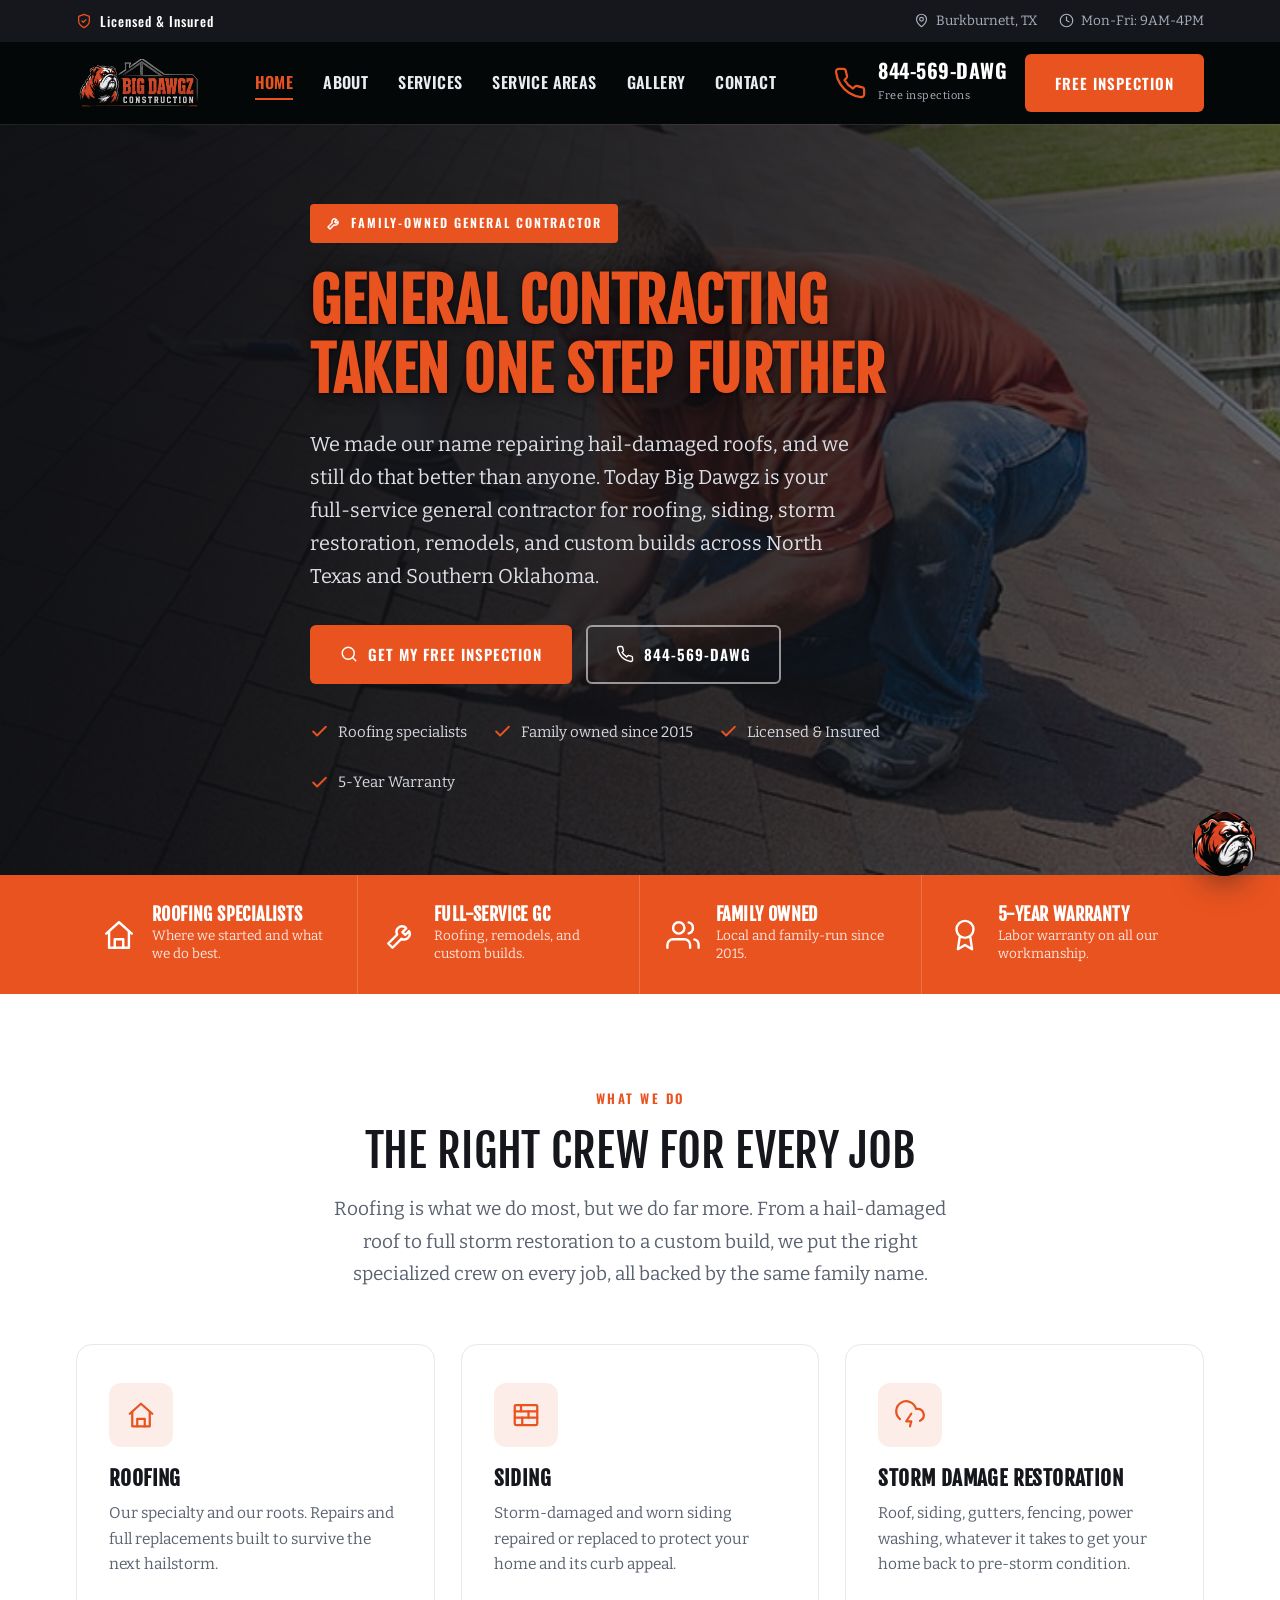
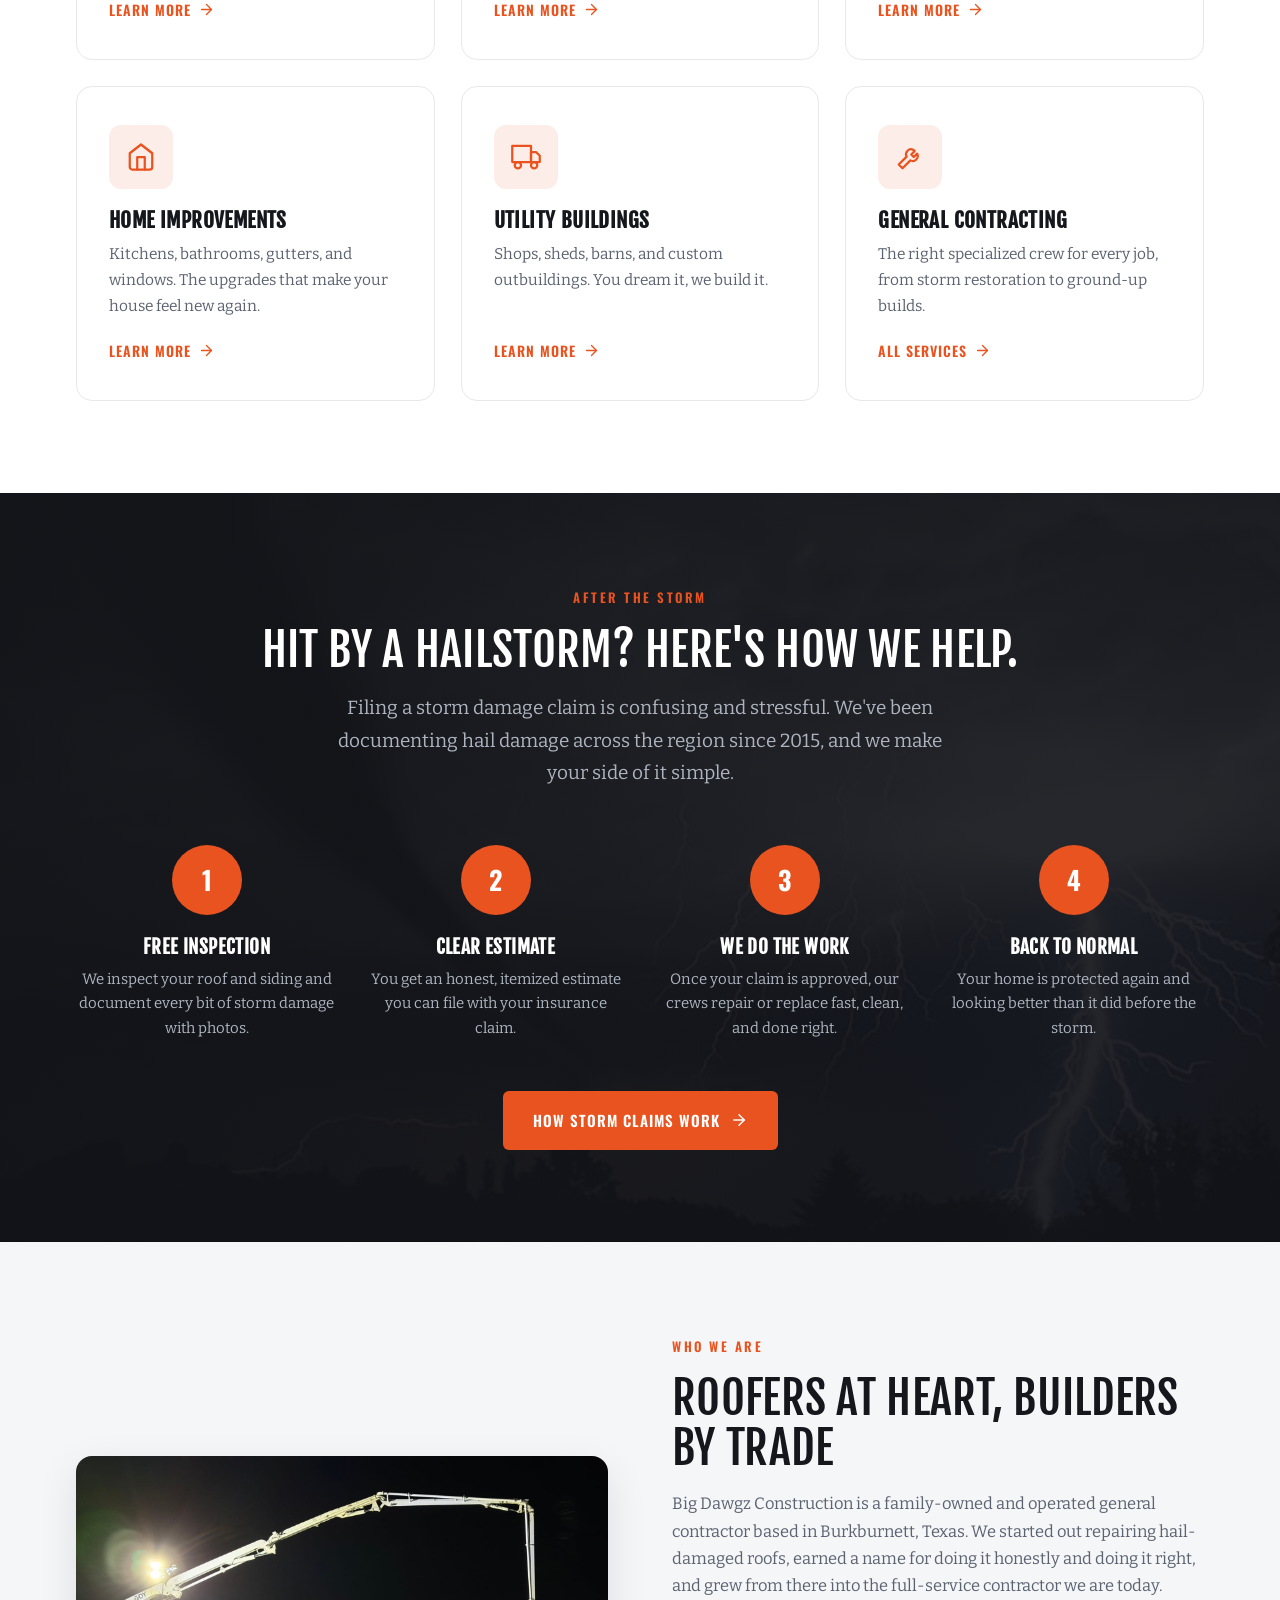
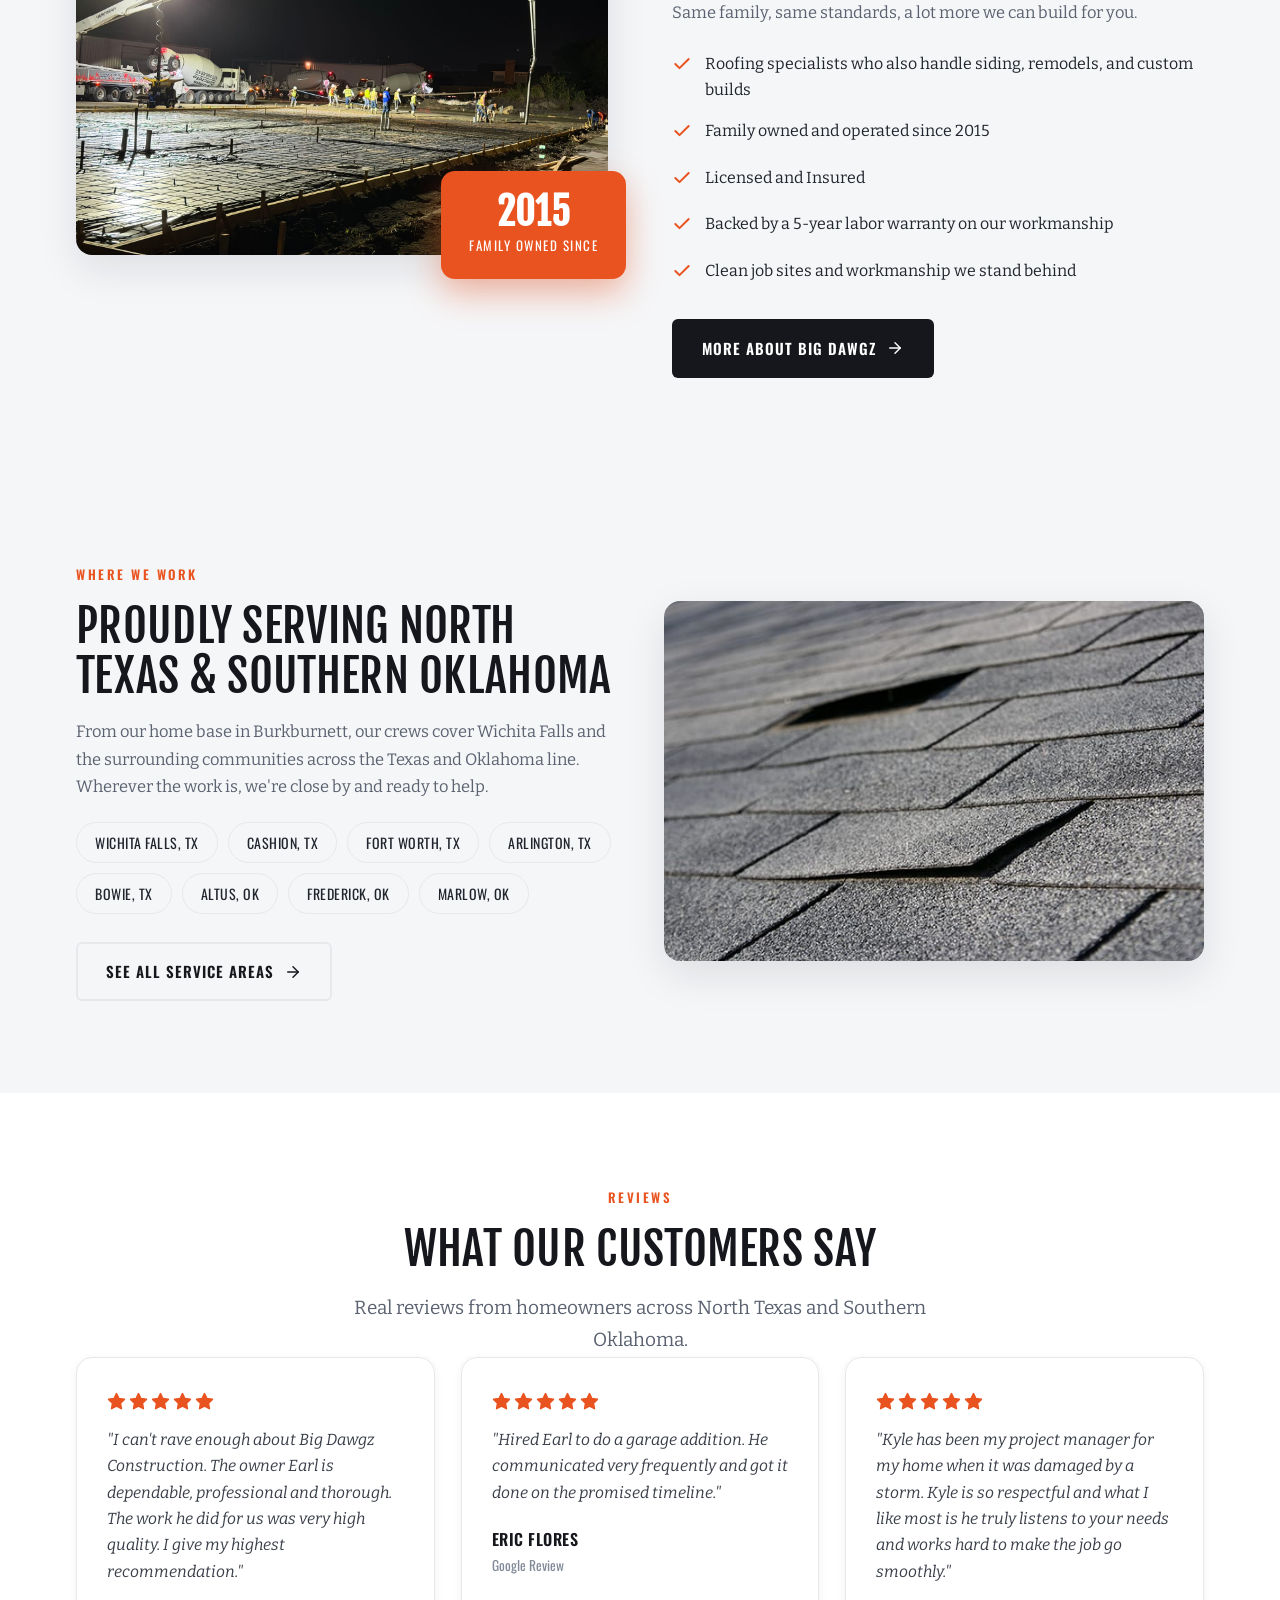
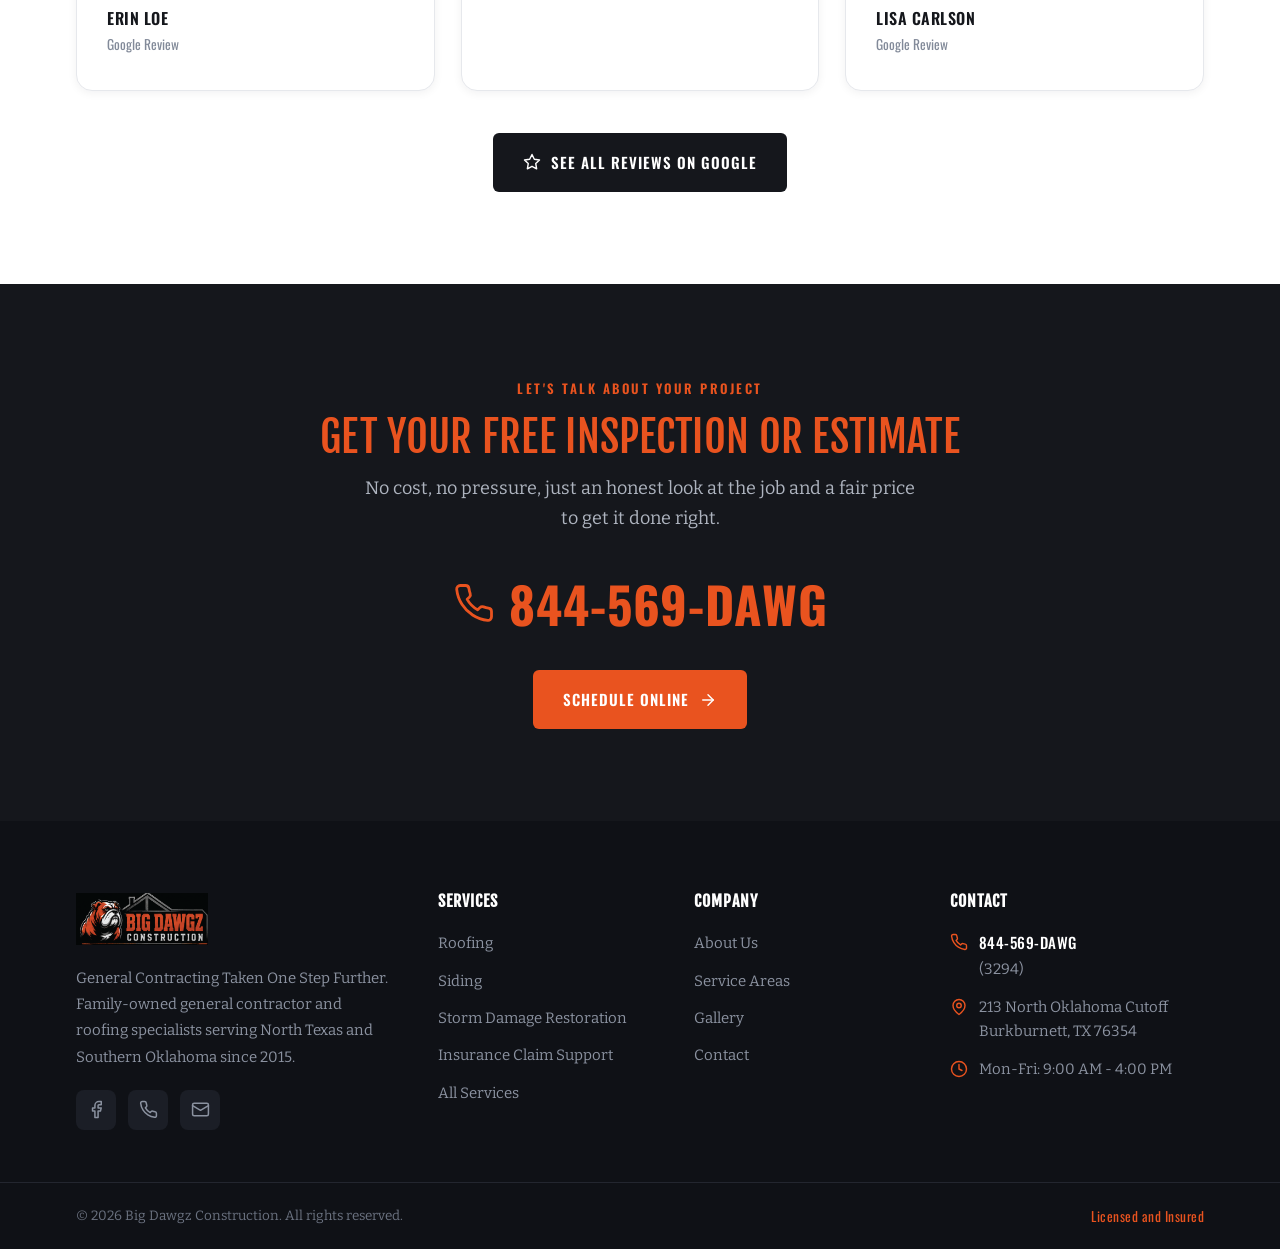
==== index.html @ 22cd0444 "Add 5-year warranty as visible trust points on homepage" ====
<!DOCTYPE html>
<html lang="en">
<head>
<meta charset="UTF-8">
<meta name="viewport" content="width=device-width, initial-scale=1.0">
<title>General Contractor &amp; Roofing Specialists | Big Dawgz Construction | North TX &amp; S. OK</title>
<meta name="description" content="Big Dawgz Construction is a family-owned general contractor and roofing specialist serving North Texas and Southern Oklahoma since 2015. Roofing, siding, storm restoration, remodels, and custom builds. Free inspections. Call 844-569-DAWG.">
<meta property="og:title" content="Big Dawgz Construction | General Contractor &amp; Roofing Specialists">
<meta property="og:description" content="Family-owned general contractor and roofing specialists serving North Texas and Southern Oklahoma since 2015.">
<meta property="og:type" content="website">
<link rel="canonical" href="https://www.bigdawgzconstruction.com/">
<link rel="preconnect" href="https://fonts.googleapis.com">
<link rel="preconnect" href="https://fonts.gstatic.com" crossorigin>
<link href="https://fonts.googleapis.com/css2?family=Fjalla+One&family=Oswald:wght@400;500;600;700&family=Bitter:ital,wght@0,400;0,500;0,600;0,700;1,400&display=swap" rel="stylesheet">
<link rel="stylesheet" href="styles.css?v=2">
<link rel="icon" type="image/png" href="assets/bulldog-avatar.png">
<script type="application/ld+json">
{
  "@context":"https://schema.org","@type":"GeneralContractor",
  "name":"Big Dawgz Construction",
  "image":"https://www.bigdawgzconstruction.com/assets/logo.png",
  "url":"https://www.bigdawgzconstruction.com","telephone":"+1-844-569-3294",
  "priceRange":"$$","slogan":"General Contracting Taken One Step Further!","foundingDate":"2015",
  "address":{"@type":"PostalAddress","streetAddress":"213 North Oklahoma Cutoff","addressLocality":"Burkburnett","addressRegion":"TX","postalCode":"76354","addressCountry":"US"},
  "areaServed":["North Texas","Southern Oklahoma"],
  "description":"Family-owned general contractor and roofing specialist serving North Texas and Southern Oklahoma since 2015."
}
</script>
</head>
<body>

<!-- ===== ICON SPRITE (shared across all pages) ===== -->
<svg width="0" height="0" style="position:absolute" aria-hidden="true">
  <symbol id="i-phone" viewBox="0 0 24 24"><path d="M22 16.92v3a2 2 0 0 1-2.18 2 19.79 19.79 0 0 1-8.63-3.07 19.5 19.5 0 0 1-6-6 19.79 19.79 0 0 1-3.07-8.67A2 2 0 0 1 4.11 2h3a2 2 0 0 1 2 1.72c.13.96.36 1.9.7 2.81a2 2 0 0 1-.45 2.11L8.09 9.91a16 16 0 0 0 6 6l1.27-1.27a2 2 0 0 1 2.11-.45c.9.34 1.85.57 2.81.7A2 2 0 0 1 22 16.92z"/></symbol>
  <symbol id="i-shield" viewBox="0 0 24 24"><path d="M12 22s8-4 8-10V5l-8-3-8 3v7c0 6 8 10 8 10z"/><path d="m9 12 2 2 4-4"/></symbol>
  <symbol id="i-clock" viewBox="0 0 24 24"><circle cx="12" cy="12" r="10"/><path d="M12 6v6l4 2"/></symbol>
  <symbol id="i-check" viewBox="0 0 24 24"><path d="M20 6 9 17l-5-5"/></symbol>
  <symbol id="i-arrow" viewBox="0 0 24 24"><path d="M5 12h14"/><path d="m12 5 7 7-7 7"/></symbol>
  <symbol id="i-pin" viewBox="0 0 24 24"><path d="M20 10c0 6-8 12-8 12s-8-6-8-12a8 8 0 0 1 16 0z"/><circle cx="12" cy="10" r="3"/></symbol>
  <symbol id="i-star" viewBox="0 0 24 24"><path d="M12 2l3.09 6.26L22 9.27l-5 4.87 1.18 6.88L12 17.77l-6.18 3.25L7 14.14 2 9.27l6.91-1.01L12 2z"/></symbol>
  <symbol id="i-plus" viewBox="0 0 24 24"><path d="M12 5v14"/><path d="M5 12h14"/></symbol>
  <symbol id="i-roof" viewBox="0 0 24 24"><path d="m3 11 9-8 9 8"/><path d="M5 9.5V21h14V9.5"/><path d="M9 21v-6h6v6"/></symbol>
  <symbol id="i-siding" viewBox="0 0 24 24"><rect x="3" y="4" width="18" height="16" rx="1"/><path d="M3 9h18"/><path d="M3 14h18"/><path d="M8 4v5"/><path d="M14 9v5"/><path d="M9 14v6"/></symbol>
  <symbol id="i-storm" viewBox="0 0 24 24"><path d="M20 16.58A5 5 0 0 0 18 7h-1.26A8 8 0 1 0 4 15.25"/><path d="m13 11-4 6h4l-1 4"/></symbol>
  <symbol id="i-claim" viewBox="0 0 24 24"><path d="M14 2H6a2 2 0 0 0-2 2v16a2 2 0 0 0 2 2h12a2 2 0 0 0 2-2V8z"/><path d="M14 2v6h6"/><path d="m9 15 2 2 4-4"/></symbol>
  <symbol id="i-search" viewBox="0 0 24 24"><circle cx="11" cy="11" r="8"/><path d="m21 21-4.3-4.3"/></symbol>
  <symbol id="i-tool" viewBox="0 0 24 24"><path d="M14.7 6.3a4 4 0 0 0-5.4 5.4L3 18l3 3 6.3-6.3a4 4 0 0 0 5.4-5.4l-2.7 2.7-2-2 2.7-2.7z"/></symbol>
  <symbol id="i-award" viewBox="0 0 24 24"><circle cx="12" cy="8" r="6"/><path d="M8.21 13.89 7 22l5-3 5 3-1.21-8.11"/></symbol>
  <symbol id="i-users" viewBox="0 0 24 24"><path d="M17 21v-2a4 4 0 0 0-4-4H5a4 4 0 0 0-4 4v2"/><circle cx="9" cy="7" r="4"/><path d="M23 21v-2a4 4 0 0 0-3-3.87"/><path d="M16 3.13a4 4 0 0 1 0 7.75"/></symbol>
  <symbol id="i-truck" viewBox="0 0 24 24"><path d="M1 3h15v13H1z"/><path d="M16 8h4l3 3v5h-7V8z"/><circle cx="5.5" cy="18.5" r="2.5"/><circle cx="18.5" cy="18.5" r="2.5"/></symbol>
  <symbol id="i-mail" viewBox="0 0 24 24"><rect x="2" y="4" width="20" height="16" rx="2"/><path d="m22 7-10 6L2 7"/></symbol>
  <symbol id="i-fb" viewBox="0 0 24 24"><path d="M18 2h-3a5 5 0 0 0-5 5v3H7v4h3v8h4v-8h3l1-4h-4V7a1 1 0 0 1 1-1h3z"/></symbol>
  <symbol id="i-dollar" viewBox="0 0 24 24"><path d="M12 1v22"/><path d="M17 5H9.5a3.5 3.5 0 0 0 0 7h5a3.5 3.5 0 0 1 0 7H6"/></symbol>
  <symbol id="i-thumb" viewBox="0 0 24 24"><path d="M7 10v12"/><path d="M15 5.88 14 10h5.83a2 2 0 0 1 1.92 2.56l-2.33 8A2 2 0 0 1 17.5 22H4a2 2 0 0 1-2-2v-8a2 2 0 0 1 2-2h2.76a2 2 0 0 0 1.79-1.11L12 2a3.13 3.13 0 0 1 3 3.88z"/></symbol>
  <symbol id="i-home" viewBox="0 0 24 24"><path d="m3 9 9-7 9 7v11a2 2 0 0 1-2 2H5a2 2 0 0 1-2-2z"/><path d="M9 22V12h6v10"/></symbol>
</svg>

<!-- ===== UTILITY BAR ===== -->
<div class="utility">
  <div class="wrap">
    <span class="u-left"><svg class="ic"><use href="#i-shield"/></svg> Licensed &amp; Insured</span>
    <div class="u-right">
      <span><svg class="ic"><use href="#i-pin"/></svg> Burkburnett, TX</span>
      <span><svg class="ic"><use href="#i-clock"/></svg> Mon-Fri: 9AM-4PM</span>
    </div>
  </div>
</div>

<!-- ===== HEADER ===== -->
<header class="site-header">
  <div class="wrap">
    <a href="index.html" class="brand"><img src="assets/logo.png?v=2" alt="Big Dawgz Construction"></a>
    <nav class="main-nav" id="mainNav">
      <ul>
        <li><a href="index.html" class="active">Home</a></li>
        <li><a href="about.html">About</a></li>
        <li><a href="services.html">Services</a></li>
        <li><a href="service-areas.html">Service Areas</a></li>
        <li><a href="gallery.html">Gallery</a></li>
        <li><a href="contact.html">Contact</a></li>
      </ul>
    </nav>
    <div class="header-cta">
      <a href="tel:8445693294" class="header-phone">
        <svg class="ic"><use href="#i-phone"/></svg>
        <span><b>844-569-DAWG</b><small>Free inspections</small></span>
      </a>
      <a href="contact.html" class="btn btn-primary">Free Inspection</a>
      <button class="menu-toggle" id="menuToggle" aria-label="Menu"><span></span><span></span><span></span></button>
    </div>
  </div>
</header>

<!-- ===== HOME HERO ===== -->
<section class="home-hero">
  <div class="bg" style="background-image:url('assets/slide_B.jpg')"></div>
  <div class="wrap">
    <div class="inner">
      <span class="tag-pill"><svg class="ic"><use href="#i-tool"/></svg> Family-Owned General Contractor</span>
      <h1>General Contracting <em>Taken One Step Further</em></h1>
      <p>We made our name repairing hail-damaged roofs, and we still do that better than anyone. Today Big Dawgz is your full-service general contractor for roofing, siding, storm restoration, remodels, and custom builds across North Texas and Southern Oklahoma.</p>
      <div class="hero-actions">
        <a href="contact.html" class="btn btn-primary"><svg class="ic"><use href="#i-search"/></svg> Get My Free Inspection</a>
        <a href="tel:8445693294" class="btn btn-outline"><svg class="ic"><use href="#i-phone"/></svg> 844-569-DAWG</a>
      </div>
      <div class="hero-assurance">
        <span><svg class="ic"><use href="#i-check"/></svg> Roofing specialists</span>
        <span><svg class="ic"><use href="#i-check"/></svg> Family owned since 2015</span>
        <span><svg class="ic"><use href="#i-check"/></svg> Licensed &amp; Insured</span>
        <span><svg class="ic"><use href="#i-check"/></svg> 5-Year Warranty</span>
      </div>
    </div>
  </div>
</section>

<!-- ===== TRUST STRIP ===== -->
<section class="trust-strip">
  <div class="wrap">
    <div class="grid">
      <div class="trust-item"><svg class="ic"><use href="#i-roof"/></svg><div><h3>Roofing Specialists</h3><p>Where we started and what we do best.</p></div></div>
      <div class="trust-item"><svg class="ic"><use href="#i-tool"/></svg><div><h3>Full-Service GC</h3><p>Roofing, remodels, and custom builds.</p></div></div>
      <div class="trust-item"><svg class="ic"><use href="#i-users"/></svg><div><h3>Family Owned</h3><p>Local and family-run since 2015.</p></div></div>
      <div class="trust-item"><svg class="ic"><use href="#i-award"/></svg><div><h3>5-Year Warranty</h3><p>Labor warranty on all our workmanship.</p></div></div>
    </div>
  </div>
</section>

<!-- ===== SERVICES ===== -->
<section class="section" id="services">
  <div class="wrap">
    <div class="center">
      <span class="eyebrow">What We Do</span>
      <h2 class="h-xl">The Right Crew For Every Job</h2>
      <p class="lead">Roofing is what we do most, but we do far more. From a hail-damaged roof to full storm restoration to a custom build, we put the right specialized crew on every job, all backed by the same family name.</p>
    </div>
    <div class="card-grid cols-3">
      <div class="svc-card">
        <div class="icon-badge"><svg class="ic"><use href="#i-roof"/></svg></div>
        <h3>Roofing</h3>
        <p>Our specialty and our roots. Repairs and full replacements built to survive the next hailstorm.</p>
        <a href="roof-repair.html" class="more">Learn More <svg class="ic"><use href="#i-arrow"/></svg></a>
      </div>
      <div class="svc-card">
        <div class="icon-badge"><svg class="ic"><use href="#i-siding"/></svg></div>
        <h3>Siding</h3>
        <p>Storm-damaged and worn siding repaired or replaced to protect your home and its curb appeal.</p>
        <a href="siding.html" class="more">Learn More <svg class="ic"><use href="#i-arrow"/></svg></a>
      </div>
      <div class="svc-card">
        <div class="icon-badge"><svg class="ic"><use href="#i-storm"/></svg></div>
        <h3>Storm Damage Restoration</h3>
        <p>Roof, siding, gutters, fencing, power washing, whatever it takes to get your home back to pre-storm condition.</p>
        <a href="storm-damage.html" class="more">Learn More <svg class="ic"><use href="#i-arrow"/></svg></a>
      </div>
      <div class="svc-card">
        <div class="icon-badge"><svg class="ic"><use href="#i-home"/></svg></div>
        <h3>Home Improvements</h3>
        <p>Kitchens, bathrooms, gutters, and windows. The upgrades that make your house feel new again.</p>
        <a href="services.html" class="more">Learn More <svg class="ic"><use href="#i-arrow"/></svg></a>
      </div>
      <div class="svc-card">
        <div class="icon-badge"><svg class="ic"><use href="#i-truck"/></svg></div>
        <h3>Utility Buildings</h3>
        <p>Shops, sheds, barns, and custom outbuildings. You dream it, we build it.</p>
        <a href="services.html" class="more">Learn More <svg class="ic"><use href="#i-arrow"/></svg></a>
      </div>
      <div class="svc-card">
        <div class="icon-badge"><svg class="ic"><use href="#i-tool"/></svg></div>
        <h3>General Contracting</h3>
        <p>The right specialized crew for every job, from storm restoration to ground-up builds.</p>
        <a href="services.html" class="more">All Services <svg class="ic"><use href="#i-arrow"/></svg></a>
      </div>
    </div>
  </div>
</section>

<!-- ===== PROCESS ===== -->
<section class="section dark" style="background-image:linear-gradient(rgba(18,20,25,.90),rgba(18,20,25,.94)),url('assets/slide_A.jpg');background-size:cover;background-position:center">
  <div class="wrap">
    <div class="center">
      <span class="eyebrow">After The Storm</span>
      <h2 class="h-xl">Hit By A Hailstorm? Here's How We Help.</h2>
      <p class="lead">Filing a storm damage claim is confusing and stressful. We've been documenting hail damage across the region since 2015, and we make your side of it simple.</p>
    </div>
    <div class="steps">
      <div class="step"><div class="num">1</div><h3>Free Inspection</h3><p>We inspect your roof and siding and document every bit of storm damage with photos.</p></div>
      <div class="step"><div class="num">2</div><h3>Clear Estimate</h3><p>You get an honest, itemized estimate you can file with your insurance claim.</p></div>
      <div class="step"><div class="num">3</div><h3>We Do The Work</h3><p>Once your claim is approved, our crews repair or replace fast, clean, and done right.</p></div>
      <div class="step"><div class="num">4</div><h3>Back To Normal</h3><p>Your home is protected again and looking better than it did before the storm.</p></div>
    </div>
    <div class="center" style="margin-top:50px"><a href="insurance-claims.html" class="btn btn-primary">How Storm Claims Work <svg class="ic"><use href="#i-arrow"/></svg></a></div>
  </div>
</section>

<!-- ===== ABOUT SPLIT ===== -->
<section class="section soft">
  <div class="wrap">
    <div class="split">
      <div class="split-img">
        <img src="assets/comm-night-pour.jpg" alt="Big Dawgz Construction crew on a large commercial concrete pour at night">
        <div class="float-badge"><b>2015</b><span>Family Owned Since</span></div>
      </div>
      <div>
        <span class="eyebrow">Who We Are</span>
        <h2 class="h-xl">Roofers At Heart, Builders By Trade</h2>
        <p class="body">Big Dawgz Construction is a family-owned and operated general contractor based in Burkburnett, Texas. We started out repairing hail-damaged roofs, earned a name for doing it honestly and doing it right, and grew from there into the full-service contractor we are today. Same family, same standards, a lot more we can build for you.</p>
        <ul class="feature-list">
          <li><span class="check"><svg class="ic"><use href="#i-check"/></svg></span> Roofing specialists who also handle siding, remodels, and custom builds</li>
          <li><span class="check"><svg class="ic"><use href="#i-check"/></svg></span> Family owned and operated since 2015</li>
          <li><span class="check"><svg class="ic"><use href="#i-check"/></svg></span> Licensed and Insured</li>
          <li><span class="check"><svg class="ic"><use href="#i-check"/></svg></span> Backed by a 5-year labor warranty on our workmanship</li>
          <li><span class="check"><svg class="ic"><use href="#i-check"/></svg></span> Clean job sites and workmanship we stand behind</li>
        </ul>
        <div style="margin-top:30px"><a href="about.html" class="btn btn-dark">More About Big Dawgz <svg class="ic"><use href="#i-arrow"/></svg></a></div>
      </div>
    </div>
  </div>
</section>

<!-- ===== SERVICE AREA TEASER ===== -->
<section class="section soft">
  <div class="wrap">
    <div class="split narrow">
      <div>
        <span class="eyebrow">Where We Work</span>
        <h2 class="h-xl">Proudly Serving North Texas &amp; Southern Oklahoma</h2>
        <p class="body">From our home base in Burkburnett, our crews cover Wichita Falls and the surrounding communities across the Texas and Oklahoma line. Wherever the work is, we're close by and ready to help.</p>
        <div class="pill-row">
          <span class="pill">Wichita Falls, TX</span>
          <span class="pill">Cashion, TX</span>
          <span class="pill">Fort Worth, TX</span>
          <span class="pill">Arlington, TX</span>
          <span class="pill">Bowie, TX</span>
          <span class="pill">Altus, OK</span>
          <span class="pill">Frederick, OK</span>
          <span class="pill">Marlow, OK</span>
        </div>
        <div style="margin-top:28px"><a href="service-areas.html" class="btn btn-ghost">See All Service Areas <svg class="ic"><use href="#i-arrow"/></svg></a></div>
      </div>
      <div class="split-img">
        <img src="assets/slide_C.jpg" alt="Completed construction project in North Texas">
      </div>
    </div>
  </div>
</section>

<!-- ===== REVIEWS ===== -->
<section class="section">
  <div class="wrap">
    <div class="center">
      <span class="eyebrow">Reviews</span>
      <h2 class="h-xl">What Our Customers Say</h2>
      <p class="lead">Real reviews from homeowners across North Texas and Southern Oklahoma.</p>
    </div>
    <div class="tst-grid">
      <div class="tst">
        <div class="stars"><svg class="ic"><use href="#i-star"/></svg><svg class="ic"><use href="#i-star"/></svg><svg class="ic"><use href="#i-star"/></svg><svg class="ic"><use href="#i-star"/></svg><svg class="ic"><use href="#i-star"/></svg></div>
        <p>"I can't rave enough about Big Dawgz Construction. The owner Earl is dependable, professional and thorough. The work he did for us was very high quality. I give my highest recommendation."</p>
        <div class="who">Erin Loe<small>Google Review</small></div>
      </div>
      <div class="tst">
        <div class="stars"><svg class="ic"><use href="#i-star"/></svg><svg class="ic"><use href="#i-star"/></svg><svg class="ic"><use href="#i-star"/></svg><svg class="ic"><use href="#i-star"/></svg><svg class="ic"><use href="#i-star"/></svg></div>
        <p>"Hired Earl to do a garage addition. He communicated very frequently and got it done on the promised timeline."</p>
        <div class="who">Eric Flores<small>Google Review</small></div>
      </div>
      <div class="tst">
        <div class="stars"><svg class="ic"><use href="#i-star"/></svg><svg class="ic"><use href="#i-star"/></svg><svg class="ic"><use href="#i-star"/></svg><svg class="ic"><use href="#i-star"/></svg><svg class="ic"><use href="#i-star"/></svg></div>
        <p>"Kyle has been my project manager for my home when it was damaged by a storm. Kyle is so respectful and what I like most is he truly listens to your needs and works hard to make the job go smoothly."</p>
        <div class="who">Lisa Carlson<small>Google Review</small></div>
      </div>
    </div>
    <div class="center" style="margin-top:42px">
      <a href="https://www.google.com/search?q=Big+Dawgz+Construction+Burkburnett+reviews" target="_blank" rel="noopener" class="btn btn-dark"><svg class="ic"><use href="#i-star"/></svg> See All Reviews On Google</a>
    </div>
  </div>
</section>

<!-- ===== CTA BAND ===== -->
<section class="section cta-band">
  <div class="wrap">
    <span class="eyebrow" style="justify-content:center">Let's Talk About Your Project</span>
    <h2>Get Your Free Inspection Or Estimate</h2>
    <p>No cost, no pressure, just an honest look at the job and a fair price to get it done right.</p>
    <a href="tel:8445693294" class="phone-xl"><svg class="ic"><use href="#i-phone"/></svg> 844-569-DAWG</a><br>
    <a href="contact.html" class="btn btn-primary">Schedule Online <svg class="ic"><use href="#i-arrow"/></svg></a>
  </div>
</section>

<!-- ===== FOOTER ===== -->
<footer class="site-footer">
  <div class="wrap">
    <div class="foot-grid">
      <div>
        <div class="brand"><img src="assets/logo.png?v=2" alt="Big Dawgz Construction"></div>
        <p>General Contracting Taken One Step Further. Family-owned general contractor and roofing specialists serving North Texas and Southern Oklahoma since 2015.</p>
        <div class="foot-social">
          <a href="https://www.facebook.com/profile.php?id=100054496657866" aria-label="Facebook" target="_blank" rel="noopener"><svg class="ic"><use href="#i-fb"/></svg></a>
          <a href="tel:8445693294" aria-label="Call"><svg class="ic"><use href="#i-phone"/></svg></a>
          <a href="contact.html" aria-label="Email"><svg class="ic"><use href="#i-mail"/></svg></a>
        </div>
      </div>
      <div>
        <h4>Services</h4>
        <ul>
          <li><a href="roof-repair.html">Roofing</a></li>
          <li><a href="siding.html">Siding</a></li>
          <li><a href="storm-damage.html">Storm Damage Restoration</a></li>
          <li><a href="insurance-claims.html">Insurance Claim Support</a></li>
          <li><a href="services.html">All Services</a></li>
        </ul>
      </div>
      <div>
        <h4>Company</h4>
        <ul>
          <li><a href="about.html">About Us</a></li>
          <li><a href="service-areas.html">Service Areas</a></li>
          <li><a href="gallery.html">Gallery</a></li>
          <li><a href="contact.html">Contact</a></li>
        </ul>
      </div>
      <div class="foot-contact">
        <h4>Contact</h4>
        <div><svg class="ic"><use href="#i-phone"/></svg><span><b>844-569-DAWG</b><br>(3294)</span></div>
        <div><svg class="ic"><use href="#i-pin"/></svg><span>213 North Oklahoma Cutoff<br>Burkburnett, TX 76354</span></div>
        <div><svg class="ic"><use href="#i-clock"/></svg><span>Mon-Fri: 9:00 AM - 4:00 PM</span></div>
      </div>
    </div>
  </div>
  <div class="foot-bottom">
    <div class="wrap">
      <span>© <span id="yr"></span> Big Dawgz Construction. All rights reserved.</span>
      <span class="lic">Licensed and Insured</span>
    </div>
  </div>
</footer>

<script>
  var mt=document.getElementById('menuToggle');
  if(mt){mt.addEventListener('click',function(){document.getElementById('mainNav').classList.toggle('open');});}
  document.querySelectorAll('.main-nav a').forEach(function(a){a.addEventListener('click',function(){document.getElementById('mainNav').classList.remove('open');});});
  window.addEventListener('scroll',function(){document.querySelector('.site-header').classList.toggle('scrolled',window.scrollY>10);});
  var yr=document.getElementById('yr'); if(yr){yr.textContent=new Date().getFullYear();}
  document.querySelectorAll('.faq-q').forEach(function(q){
    q.addEventListener('click',function(){
      var item=q.parentElement, a=q.nextElementSibling;
      var open=item.classList.toggle('open');
      a.style.maxHeight=open?a.scrollHeight+'px':null;
    });
  });
</script>
  <script src="chatbot.js?v=2" defer></script>
</body>
</html>
---- styles.css ----
/* ===========================================================
   BIG DAWGZ CONSTRUCTION — shared stylesheet
   Brand: orange #E9531F + charcoal, professional line icons
   =========================================================== */

:root{
  --orange:#E9531F;
  --orange-dark:#c8430f;
  --charcoal:#15171c;
  --charcoal-2:#1e2128;
  --ink:#20242c;
  --slate:#5b6270;
  --slate-light:#828a99;
  --line:#e6e8ec;
  --bg-soft:#f5f6f8;
  --bg-soft-2:#eef0f3;
  --white:#ffffff;
  --shadow-sm:0 2px 10px rgba(20,22,28,.06);
  --shadow-md:0 14px 40px rgba(20,22,28,.10);
  --shadow-lg:0 24px 60px rgba(20,22,28,.16);
  --radius:10px;
  --radius-lg:16px;
  --maxw:1180px;
}

*{margin:0;padding:0;box-sizing:border-box}
html{scroll-behavior:smooth}
body{
  font-family:'Bitter',Georgia,serif;
  color:var(--ink);
  line-height:1.65;
  background:var(--white);
  -webkit-font-smoothing:antialiased;
  overflow-x:hidden;
}
h1,h2,h3,h4,h5,.display{
  font-family:'Fjalla One','Oswald',sans-serif;
  text-transform:uppercase;
  line-height:1.08;
  letter-spacing:.4px;
  font-weight:600;
  color:var(--charcoal);
}
a{text-decoration:none;color:inherit}
img{max-width:100%;display:block}
ul{list-style:none}

.wrap{max-width:var(--maxw);margin:0 auto;padding:0 26px}
.section{padding:92px 0}
.section-sm{padding:64px 0}
.center{text-align:center}
.soft{background:var(--bg-soft)}
.dark{background:var(--charcoal);color:#d7dae0}
.dark h1,.dark h2,.dark h3,.dark h4{color:#fff}

.eyebrow{
  display:inline-flex;align-items:center;gap:9px;
  color:var(--orange);font-family:'Oswald',sans-serif;font-weight:600;
  letter-spacing:2.5px;text-transform:uppercase;font-size:13px;margin-bottom:16px;
}
.center .eyebrow{justify-content:center}
h1.page-h1{font-size:clamp(34px,5vw,58px);font-weight:700}
.h-xl{font-size:clamp(30px,3.6vw,46px);font-weight:700;margin-bottom:18px}
.h-lg{font-size:clamp(24px,2.6vw,34px);font-weight:600;margin-bottom:14px}
.lead{font-size:19px;color:var(--slate);max-width:640px;line-height:1.7}
.center .lead{margin-left:auto;margin-right:auto}
p.body{font-size:16.5px;color:var(--slate);margin-bottom:18px}
.dark .lead,.dark p.body{color:#aeb4bf}

/* ---------- buttons ---------- */
.btn{
  display:inline-flex;align-items:center;gap:10px;
  font-family:'Oswald',sans-serif;text-transform:uppercase;font-weight:600;
  letter-spacing:1px;font-size:15px;padding:15px 28px;border-radius:6px;
  cursor:pointer;transition:.2s;border:2px solid transparent;white-space:nowrap;
}
.btn svg{width:18px;height:18px}
.btn-primary{background:var(--orange);color:#fff}
.btn-primary:hover{background:var(--orange-dark);transform:translateY(-2px);box-shadow:0 10px 24px rgba(233,83,31,.32)}
.btn-outline{background:transparent;color:#fff;border-color:rgba(255,255,255,.55)}
.btn-outline:hover{background:#fff;color:var(--charcoal);border-color:#fff}
.btn-dark{background:var(--charcoal);color:#fff}
.btn-dark:hover{background:#000;transform:translateY(-2px)}
.btn-ghost{background:transparent;color:var(--charcoal);border-color:var(--line)}
.btn-ghost:hover{border-color:var(--orange);color:var(--orange)}

/* ---------- icon helpers ---------- */
.ic{width:22px;height:22px;stroke:currentColor;fill:none;stroke-width:1.9;stroke-linecap:round;stroke-linejoin:round;flex:none}
.ic-lg{width:30px;height:30px}
.icon-badge{
  width:64px;height:64px;border-radius:12px;display:flex;align-items:center;justify-content:center;
  background:rgba(233,83,31,.10);color:var(--orange);margin-bottom:20px;
}
.icon-badge .ic{width:30px;height:30px;stroke-width:1.8}
.check{color:var(--orange);flex:none;margin-top:3px}
.check .ic{width:20px;height:20px;stroke-width:2.4}

/* ---------- top utility bar ---------- */
.utility{background:var(--charcoal);color:#aab0bc;font-size:13.5px}
.utility .wrap{display:flex;justify-content:space-between;align-items:center;height:42px}
.utility a:hover{color:#fff}
.utility .u-left{display:inline-flex;align-items:center;gap:8px;color:#fff;font-family:'Oswald',sans-serif;letter-spacing:1px;font-weight:500}
.utility .u-left .ic{width:16px;height:16px;color:var(--orange)}
.utility .u-right{display:flex;gap:22px}
.utility .u-right span{display:inline-flex;align-items:center;gap:7px}
.utility .u-right .ic{width:15px;height:15px}

/* ---------- header ---------- */
.site-header{background:#040707;position:sticky;top:0;z-index:200;box-shadow:0 1px 0 rgba(255,255,255,.07)}
.site-header.scrolled{box-shadow:var(--shadow-sm)}
.site-header .wrap{display:flex;align-items:center;justify-content:space-between;height:82px;gap:24px}
.brand img{height:48px;width:auto}
.main-nav ul{display:flex;gap:30px;align-items:center}
.main-nav a{
  font-family:'Oswald',sans-serif;text-transform:uppercase;font-weight:600;white-space:nowrap;
  letter-spacing:.4px;font-size:16px;color:#e9ecf1;padding:6px 0;position:relative;transition:.18s;
}
.main-nav a::after{content:"";position:absolute;left:0;bottom:0;width:0;height:2px;background:var(--orange);transition:.2s}
.main-nav a:hover,.main-nav a.active{color:var(--orange)}
.main-nav a:hover::after,.main-nav a.active::after{width:100%}
.header-cta{display:flex;align-items:center;gap:18px}
.header-phone{display:flex;align-items:center;gap:11px}
.header-phone .ic{width:34px;height:34px;color:var(--orange);stroke-width:1.6}
.header-phone b{font-family:'Oswald',sans-serif;font-weight:700;font-size:20px;color:#ffffff;letter-spacing:.5px;display:block;line-height:1.1;white-space:nowrap}
.header-phone small{font-size:11px;color:#aeb4bf;letter-spacing:.5px}
.menu-toggle{display:none;background:none;border:none;cursor:pointer;flex-direction:column;gap:5px;padding:6px}
.menu-toggle span{width:26px;height:3px;background:#fff;border-radius:2px;transition:.2s}

/* ---------- page hero (interior pages) ---------- */
.page-hero{
  position:relative;color:#fff;padding:96px 0 84px;
  background:linear-gradient(rgba(18,20,25,.82),rgba(18,20,25,.86));
  background-size:cover;background-position:center;
}
.page-hero .crumbs{font-size:13.5px;color:#c3c8d1;margin-bottom:18px;font-family:'Oswald',sans-serif;letter-spacing:1px;text-transform:uppercase}
.page-hero .crumbs a:hover{color:var(--orange)}
.page-hero h1{font-size:clamp(32px,4.6vw,54px);font-weight:700;max-width:820px;margin-bottom:18px}
.page-hero p{font-size:19px;color:#d6dae1;max-width:640px}
.page-hero .hero-actions{margin-top:30px;display:flex;gap:14px;flex-wrap:wrap}

/* ---------- headings on dark/image backgrounds must be white ---------- */
.home-hero h1,.home-hero h2,
.page-hero h1,.page-hero h2,
.cta-band h1,.cta-band h2,.cta-band h3{color:var(--orange)}

/* ---------- display font: punchier headings ---------- */
.home-hero h1,.page-hero h1,.h-xl,.h-lg,.cta-band h1,.cta-band h2,.float-badge b,.stat b{
  font-family:'Fjalla One','Oswald',sans-serif;font-weight:400;letter-spacing:.3px;
}
.home-hero h1{letter-spacing:.4px}

/* ---------- home hero ---------- */
.home-hero{
  position:relative;min-height:660px;display:flex;align-items:center;color:#fff;
  background:linear-gradient(90deg,rgba(15,16,20,.90) 0%,rgba(15,16,20,.62) 52%,rgba(15,16,20,.30) 100%);
}
.home-hero .bg{position:absolute;inset:0;z-index:-1;background-size:cover;background-position:center}
.home-hero .bg::after{content:"";position:absolute;inset:0;background:linear-gradient(105deg,rgba(14,16,21,.86) 0%,rgba(14,16,21,.6) 52%,rgba(14,16,21,.4) 100%)}
.home-hero .inner{max-width:660px;padding:80px 0}
.tag-pill{
  display:inline-flex;align-items:center;gap:9px;background:var(--orange);color:#fff;
  font-family:'Oswald',sans-serif;letter-spacing:2px;text-transform:uppercase;font-size:12.5px;
  font-weight:600;padding:9px 16px;border-radius:4px;margin-bottom:24px;
}
.tag-pill .ic{width:16px;height:16px;stroke-width:2.2}
.home-hero h1{font-size:clamp(38px,5.3vw,60px);font-weight:700;margin-bottom:22px;letter-spacing:.5px;line-height:1.16;text-shadow:0 2px 18px rgba(0,0,0,.6),0 1px 3px rgba(0,0,0,.55)}
.home-hero h1 em{color:var(--orange);font-style:normal}
.home-hero p{font-size:20px;color:#dde1e7;margin-bottom:32px;max-width:560px}
.hero-actions{display:flex;gap:14px;flex-wrap:wrap}
.hero-assurance{margin-top:36px;display:flex;gap:26px;flex-wrap:wrap;font-size:15px;color:#d4d8df}
.hero-assurance span{display:inline-flex;align-items:center;gap:9px}
.hero-assurance .ic{width:19px;height:19px;color:var(--orange);stroke-width:2.4}

/* ---------- trust strip ---------- */
.trust-strip{background:var(--orange)}
.trust-strip .grid{display:grid;grid-template-columns:repeat(4,1fr)}
.trust-item{
  padding:30px 26px;display:flex;align-items:center;gap:16px;color:#fff;
  border-right:1px solid rgba(255,255,255,.18);
}
.trust-item:last-child{border-right:none}
.trust-item .ic{width:34px;height:34px;stroke-width:1.7;flex:none}
.trust-item h3{font-size:18px;color:#fff;margin-bottom:2px}
.trust-item p{font-size:13.5px;color:rgba(255,255,255,.85);line-height:1.4}

/* ---------- service cards ---------- */
.card-grid{display:grid;gap:26px;margin-top:54px}
.cols-3{grid-template-columns:repeat(3,1fr)}
.cols-2{grid-template-columns:repeat(2,1fr)}
.cols-4{grid-template-columns:repeat(4,1fr)}
.svc-card{
  background:#fff;border:1px solid var(--line);border-radius:var(--radius-lg);padding:38px 32px;
  transition:.25s;position:relative;overflow:hidden;display:flex;flex-direction:column;
}
.svc-card::before{content:"";position:absolute;top:0;left:0;width:100%;height:4px;background:var(--orange);transform:scaleX(0);transform-origin:left;transition:.28s}
.svc-card:hover{transform:translateY(-6px);box-shadow:var(--shadow-md);border-color:transparent}
.svc-card:hover::before{transform:scaleX(1)}
.svc-card h3{font-size:21px;margin-bottom:11px}
.svc-card p{color:var(--slate);font-size:15.5px;margin-bottom:20px;flex:1}
.svc-card .more{color:var(--orange);font-family:'Oswald',sans-serif;text-transform:uppercase;letter-spacing:1px;font-size:14px;font-weight:600;display:inline-flex;align-items:center;gap:7px}
.svc-card .more .ic{width:17px;height:17px;transition:.2s}
.svc-card:hover .more .ic{transform:translateX(4px)}

/* ---------- feature list ---------- */
.feature-list{display:grid;gap:15px;margin-top:24px}
.feature-list li{display:flex;gap:13px;align-items:flex-start;font-size:16px;color:var(--ink)}
.dark .feature-list li{color:#c9cdd5}

/* ---------- split section ---------- */
.split{display:grid;grid-template-columns:1fr 1fr;gap:64px;align-items:center}
.split.narrow{gap:48px}
.split-img{position:relative}
.split-img img{border-radius:var(--radius-lg);box-shadow:var(--shadow-md);width:100%;object-fit:cover}
.float-badge{
  position:absolute;bottom:-24px;right:-18px;background:var(--orange);color:#fff;
  padding:22px 28px;border-radius:14px;font-family:'Oswald',sans-serif;text-align:center;
  box-shadow:0 14px 34px rgba(233,83,31,.4);
}
.float-badge b{display:block;font-size:38px;font-weight:700;line-height:1}
.float-badge span{font-size:13px;letter-spacing:1.5px;text-transform:uppercase}

/* ---------- process steps ---------- */
.steps{display:grid;grid-template-columns:repeat(4,1fr);gap:28px;margin-top:56px;position:relative}
.step{text-align:center;position:relative}
.step .num{
  width:70px;height:70px;margin:0 auto 22px;border-radius:50%;background:var(--charcoal);color:#fff;
  display:flex;align-items:center;justify-content:center;font-family:'Oswald',sans-serif;font-size:26px;font-weight:700;
  position:relative;z-index:2;
}
.dark .step .num{background:var(--orange)}
.step h3{font-size:19px;margin-bottom:9px}
.step p{color:var(--slate);font-size:15px}
.dark .step p{color:#aeb4bf}

/* ---------- stats band ---------- */
.stats{display:grid;grid-template-columns:repeat(4,1fr);gap:24px;text-align:center}
.stat b{font-family:'Oswald',sans-serif;font-size:46px;font-weight:700;color:var(--orange);display:block;line-height:1}
.stat span{font-size:14.5px;color:var(--slate-light);letter-spacing:.5px}
.dark .stat span{color:#aeb4bf}

/* ---------- info / why-choose ---------- */
.info-grid{display:grid;grid-template-columns:repeat(3,1fr);gap:30px;margin-top:52px}
.info-item .icon-badge{margin-bottom:18px}
.info-item h3{font-size:20px;margin-bottom:10px}
.info-item p{color:var(--slate);font-size:15.5px}
.dark .info-item p{color:#aeb4bf}

/* ---------- FAQ ---------- */
.faq{max-width:820px;margin:52px auto 0}
.faq-item{border-bottom:1px solid var(--line);}
.faq-q{
  width:100%;text-align:left;background:none;border:none;cursor:pointer;padding:24px 44px 24px 0;
  font-family:'Oswald',sans-serif;text-transform:uppercase;font-size:18px;letter-spacing:.4px;
  color:var(--charcoal);position:relative;display:flex;justify-content:space-between;gap:20px;align-items:center;
}
.faq-q .ic{width:22px;height:22px;color:var(--orange);transition:.25s;flex:none}
.faq-item.open .faq-q .ic{transform:rotate(45deg)}
.faq-a{max-height:0;overflow:hidden;transition:max-height .3s ease}
.faq-a p{padding:0 0 24px;color:var(--slate);font-size:16px}

/* ---------- gallery ---------- */
.gal-grid{display:grid;grid-template-columns:repeat(3,1fr);gap:16px}
.gal-item{position:relative;overflow:hidden;border-radius:var(--radius);height:280px}
.gal-item img{width:100%;height:100%;object-fit:cover;transition:.5s}
.gal-item:hover img{transform:scale(1.07)}
.gal-item .cap{
  position:absolute;inset:auto 0 0 0;padding:30px 20px 18px;color:#fff;
  background:linear-gradient(transparent,rgba(0,0,0,.82));
  font-family:'Oswald',sans-serif;text-transform:uppercase;letter-spacing:.8px;font-size:15px;
}
.gal-item .cap small{display:block;font-family:'Bitter',Georgia,serif;text-transform:none;letter-spacing:0;color:#cfd3da;font-size:13px;font-weight:400}
.gal-wide{grid-column:span 2}

/* ---------- before / after pair ---------- */
.ba-pair{display:grid;grid-template-columns:1fr 1fr;gap:16px;margin-top:50px}
.ba-figure{position:relative;border-radius:var(--radius);overflow:hidden;height:380px;margin:0}
.ba-figure img{width:100%;height:100%;object-fit:cover;display:block}
.ba-tag{position:absolute;top:14px;left:14px;background:var(--charcoal);color:#fff;font-family:'Oswald',sans-serif;text-transform:uppercase;letter-spacing:1.5px;font-size:12px;font-weight:600;padding:6px 14px;border-radius:4px}
.ba-tag.is-after{background:var(--orange)}
.ba-caption{text-align:center;margin-top:22px;font-family:'Oswald',sans-serif;text-transform:uppercase;letter-spacing:1px;font-size:18px;color:var(--charcoal)}
.ba-caption small{display:block;font-family:'Bitter',Georgia,serif;text-transform:none;letter-spacing:0;color:var(--slate);font-size:14.5px;font-weight:400;margin-top:6px}
@media(max-width:620px){.ba-pair{grid-template-columns:1fr}.ba-figure{height:300px}}

/* ---------- testimonials ---------- */
.tst-grid{display:grid;grid-template-columns:repeat(3,1fr);gap:26px}
.tst{background:#fff;border:1px solid var(--line);border-radius:var(--radius-lg);padding:34px 30px;box-shadow:var(--shadow-sm)}
.stars{display:flex;gap:3px;margin-bottom:16px}
.stars .ic{width:19px;height:19px;color:var(--orange);fill:var(--orange);stroke:var(--orange)}
.tst p{color:#3a3f49;margin-bottom:20px;font-size:16px;font-style:italic}
.tst .who{font-family:'Oswald',sans-serif;font-weight:600;color:var(--charcoal);text-transform:uppercase;letter-spacing:.5px;font-size:16px}
.tst .who small{display:block;font-family:'Oswald',sans-serif;text-transform:none;font-weight:400;color:var(--slate-light);font-size:13.5px;letter-spacing:0;margin-top:2px}

/* ---------- location cards ---------- */
.loc-grid{display:grid;grid-template-columns:repeat(2,1fr);gap:28px;margin-top:52px}
.loc-card{background:#fff;border:1px solid var(--line);border-radius:var(--radius-lg);overflow:hidden;box-shadow:var(--shadow-sm);transition:.25s}
.loc-card:hover{box-shadow:var(--shadow-md);transform:translateY(-4px)}
.loc-card .loc-head{display:flex;align-items:center;gap:14px;padding:26px 30px 0}
.loc-card .loc-head .ic{width:26px;height:26px;color:var(--orange)}
.loc-card .loc-head h3{font-size:22px}
.loc-card .loc-head span{font-size:13px;color:var(--slate-light);font-family:'Oswald',sans-serif;letter-spacing:1px;text-transform:uppercase}
.loc-card .loc-body{padding:18px 30px 28px}
.loc-card .loc-body p{color:var(--slate);font-size:15.5px;margin-bottom:16px}
.loc-job{background:var(--bg-soft);border-left:3px solid var(--orange);border-radius:0 8px 8px 0;padding:16px 18px;margin-top:14px}
.loc-job b{font-family:'Oswald',sans-serif;text-transform:uppercase;letter-spacing:.5px;font-size:13px;color:var(--orange);display:block;margin-bottom:5px}
.loc-job p{font-size:14.5px;color:var(--ink);margin:0}

/* ---------- CTA band ---------- */
.cta-band{background:var(--charcoal);color:#fff;text-align:center}
.cta-band h2{font-size:clamp(28px,3.4vw,42px);margin-bottom:14px}
.cta-band p{color:#aeb4bf;font-size:18px;max-width:560px;margin:0 auto 22px}
.cta-band .phone-xl{font-family:'Oswald',sans-serif;font-size:clamp(34px,4.4vw,50px);font-weight:700;color:var(--orange);margin:6px 0 26px;letter-spacing:1px;display:inline-flex;align-items:center;gap:14px}
.cta-band .phone-xl .ic{width:42px;height:42px;stroke-width:1.6}

/* ---------- contact ---------- */
.contact-grid{display:grid;grid-template-columns:1fr 1fr;gap:56px}
.info-block{display:flex;gap:16px;margin-bottom:26px;align-items:flex-start}
.info-block .icon-sq{width:52px;height:52px;flex:none;background:var(--orange);color:#fff;border-radius:10px;display:flex;align-items:center;justify-content:center}
.info-block .icon-sq .ic{width:24px;height:24px;stroke-width:1.8}
.info-block h4{font-size:16px;color:var(--charcoal);margin-bottom:3px;font-family:'Oswald',sans-serif;letter-spacing:.5px}
.info-block p{color:var(--slate);font-size:15.5px}
.info-block a:hover{color:var(--orange)}
form.lead-form{background:var(--bg-soft);padding:40px;border-radius:var(--radius-lg)}
form.lead-form h3{font-size:24px;margin-bottom:6px}
form.lead-form .sub{color:var(--slate);font-size:15px;margin-bottom:24px}
.field{margin-bottom:16px}
.field label{display:block;font-size:12.5px;font-weight:600;color:var(--ink);margin-bottom:6px;font-family:'Oswald',sans-serif;letter-spacing:.6px;text-transform:uppercase}
.field input,.field select,.field textarea{
  width:100%;padding:13px 15px;border:1px solid var(--line);border-radius:7px;
  font-family:'Oswald',sans-serif;font-size:15px;background:#fff;color:var(--ink);transition:.18s;
}
.field input:focus,.field select:focus,.field textarea:focus{outline:none;border-color:var(--orange);box-shadow:0 0 0 3px rgba(233,83,31,.12)}
.row2{display:grid;grid-template-columns:1fr 1fr;gap:16px}
form.lead-form .btn{width:100%;justify-content:center;border:none}
.form-note{margin-top:14px;font-size:13px;color:var(--slate-light);text-align:center}
.map-embed{margin-top:16px;border-radius:var(--radius);overflow:hidden;border:1px solid var(--line)}
.map-embed iframe{width:100%;height:230px;border:0;display:block}

/* ---------- footer ---------- */
.site-footer{background:#0f1116;color:#8b92a0;padding:72px 0 0}
.foot-grid{display:grid;grid-template-columns:1.5fr 1fr 1fr 1.2fr;gap:44px;padding-bottom:52px}
.site-footer .brand img{height:52px;margin-bottom:20px}
.site-footer p{font-size:15px;line-height:1.75}
.site-footer h4{color:#fff;font-size:16px;margin-bottom:20px;letter-spacing:1px}
.site-footer ul{display:grid;gap:11px}
.site-footer ul a{font-size:15px;transition:.18s}
.site-footer ul a:hover{color:var(--orange)}
.foot-contact div{margin-bottom:13px;font-size:15px;display:flex;gap:11px;align-items:flex-start}
.foot-contact .ic{width:18px;height:18px;color:var(--orange);flex:none;margin-top:3px}
.foot-contact b{color:#fff;font-family:'Oswald',sans-serif;letter-spacing:.5px;font-weight:500}
.foot-social{display:flex;gap:12px;margin-top:20px}
.foot-social a{width:40px;height:40px;border-radius:8px;background:#1b1e26;display:flex;align-items:center;justify-content:center;color:#8b92a0;transition:.2s}
.foot-social a:hover{background:var(--orange);color:#fff}
.foot-social .ic{width:19px;height:19px}
.foot-bottom{border-top:1px solid #23262f;padding:22px 0;font-size:13.5px;color:#6b7280}
.foot-bottom .wrap{display:flex;justify-content:space-between;gap:16px;flex-wrap:wrap}
.foot-bottom .lic{color:var(--orange);font-family:'Oswald',sans-serif;letter-spacing:.5px}

/* ---------- misc ---------- */
.prose{max-width:760px}
.prose h2{font-size:28px;margin:38px 0 14px}
.prose h3{font-size:21px;margin:28px 0 10px}
.prose p{color:var(--slate);font-size:16.5px;margin-bottom:16px}
.prose ul.bullets{margin:16px 0 20px;display:grid;gap:11px}
.prose ul.bullets li{display:flex;gap:12px;align-items:flex-start;color:var(--ink)}
.pill-row{display:flex;flex-wrap:wrap;gap:10px;margin-top:22px}
.pill{background:var(--bg-soft);border:1px solid var(--line);border-radius:40px;padding:8px 18px;font-size:14px;color:var(--ink);font-family:'Oswald',sans-serif;letter-spacing:.5px;text-transform:uppercase}
.divider-photo{height:340px;background-size:cover;background-position:center;background-attachment:fixed}

/* ---------- responsive ---------- */
@media(max-width:980px){
  .main-nav,.header-phone small{display:none}
  .menu-toggle{display:flex}
  .site-header .wrap{height:74px}
  .main-nav.open{display:block;position:absolute;top:74px;left:0;width:100%;background:#0d0d0d;box-shadow:var(--shadow-md)}
  .main-nav.open ul{flex-direction:column;gap:0;padding:8px 0}
  .main-nav.open a{display:block;padding:15px 26px;border-bottom:1px solid rgba(255,255,255,.08);width:100%}
  .cols-3,.cols-4,.info-grid,.tst-grid,.steps,.stats{grid-template-columns:repeat(2,1fr)}
  .split,.contact-grid,.loc-grid,.foot-grid{grid-template-columns:1fr}
  .split-img{order:-1}
  .trust-strip .grid{grid-template-columns:repeat(2,1fr)}
  .trust-item:nth-child(2){border-right:none}
  .trust-item{border-bottom:1px solid rgba(255,255,255,.18)}
  .float-badge{position:static;display:inline-block;margin-top:18px}
  .divider-photo{background-attachment:scroll}
  .foot-grid{gap:34px}
}
@media(max-width:620px){
  .section{padding:60px 0}
  .cols-3,.cols-4,.info-grid,.tst-grid,.steps,.stats,.gal-grid,.trust-strip .grid,.row2{grid-template-columns:1fr}
  .gal-wide{grid-column:span 1}
  .hero-actions{flex-direction:column}
  .hero-actions .btn{justify-content:center}
  .utility .u-right{display:none}
  form.lead-form{padding:28px}
  .header-phone span,.header-cta .btn-primary{display:none}
  .brand img{height:44px}
  .header-phone .ic{width:30px;height:30px}
  .home-hero .bg::after{background:linear-gradient(rgba(14,16,21,.74),rgba(14,16,21,.86))}
  .home-hero .inner{padding:50px 0}
  .home-hero h1{font-size:clamp(30px,8vw,44px);line-height:1.12}
  .home-hero p{font-size:17px}
}
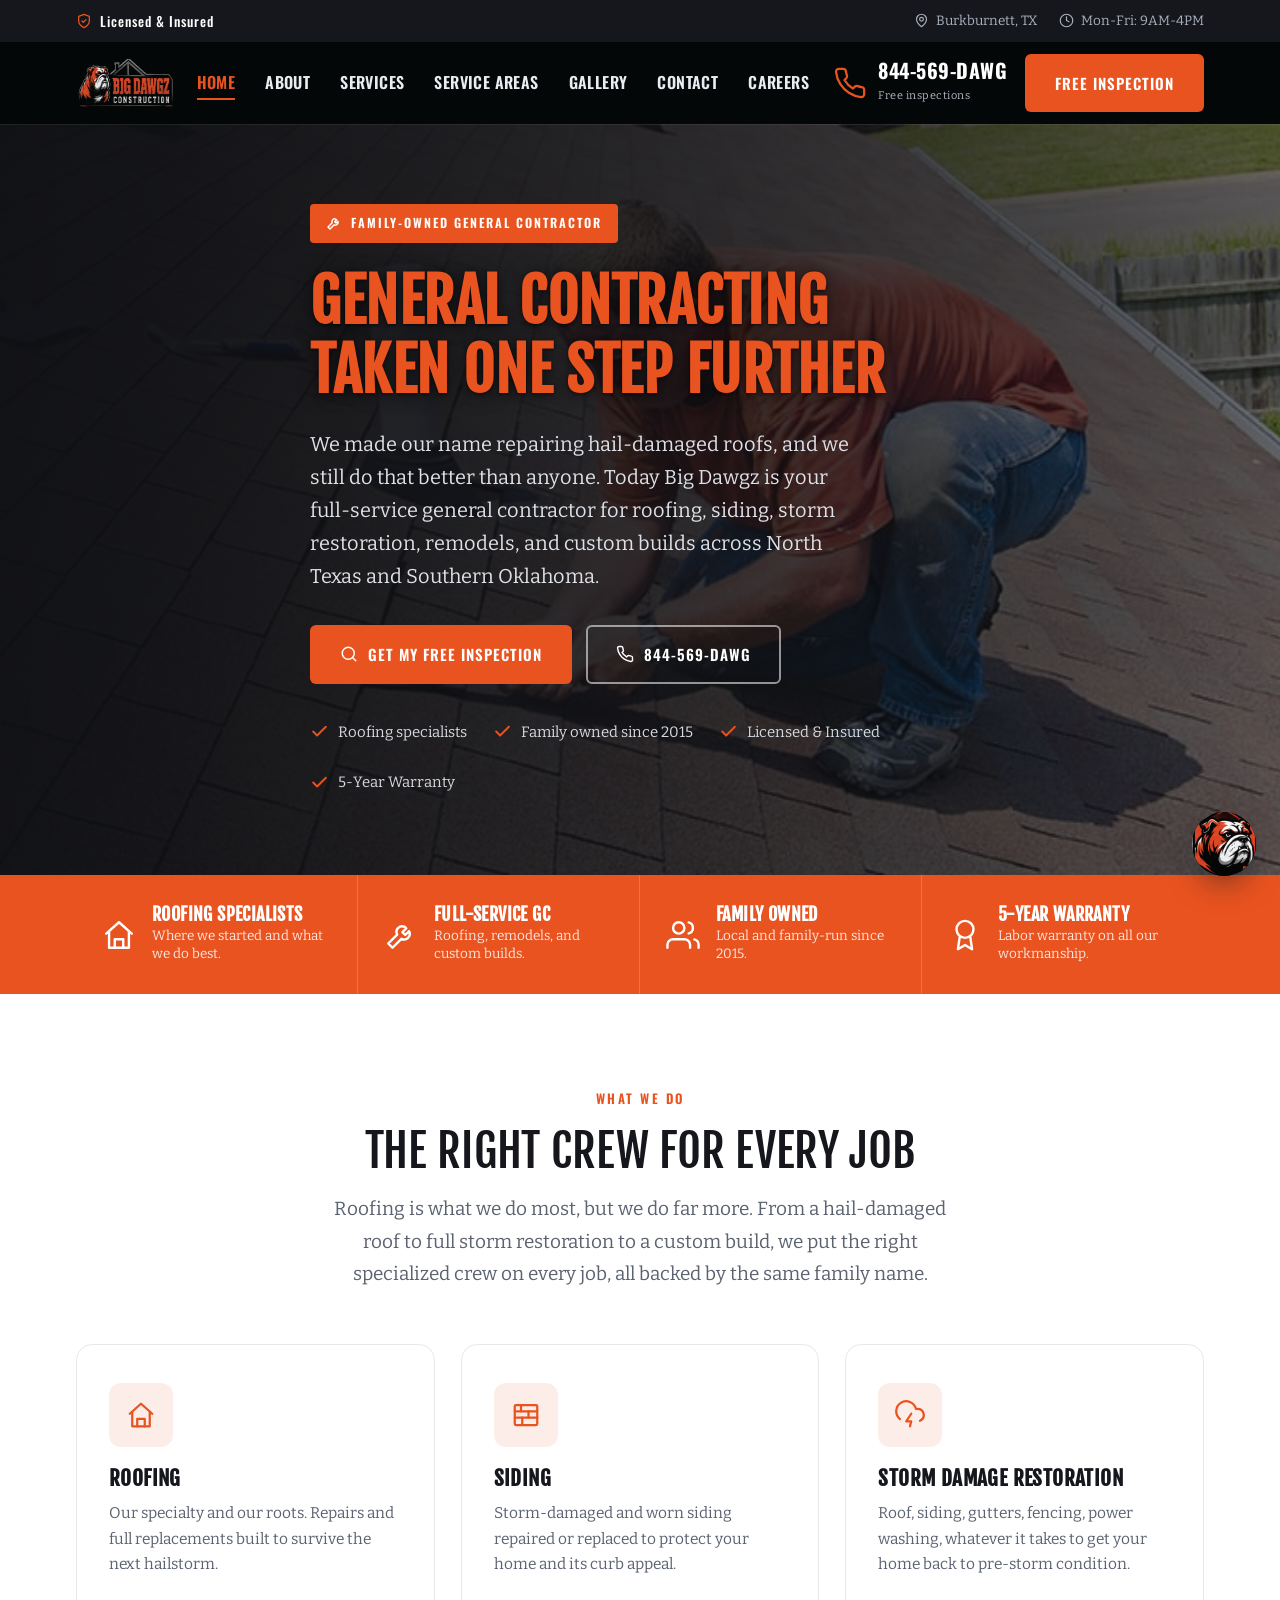
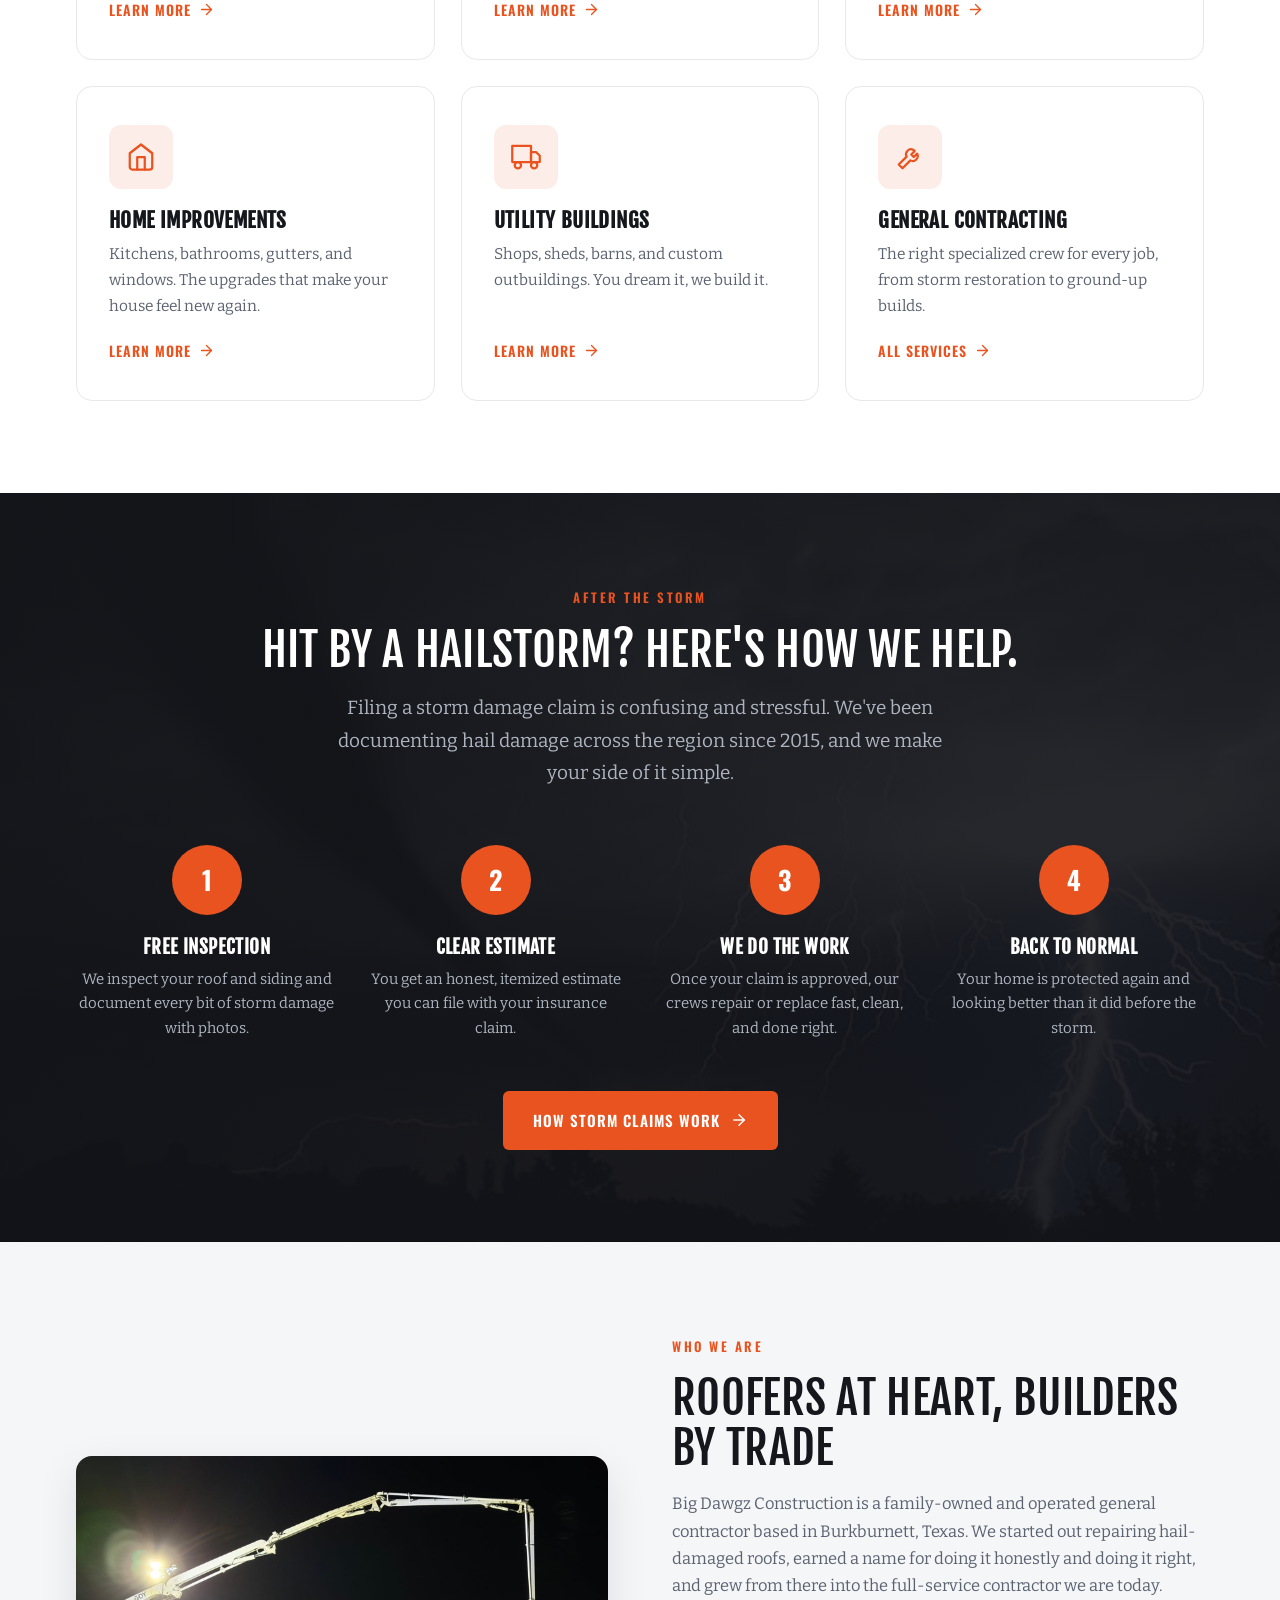
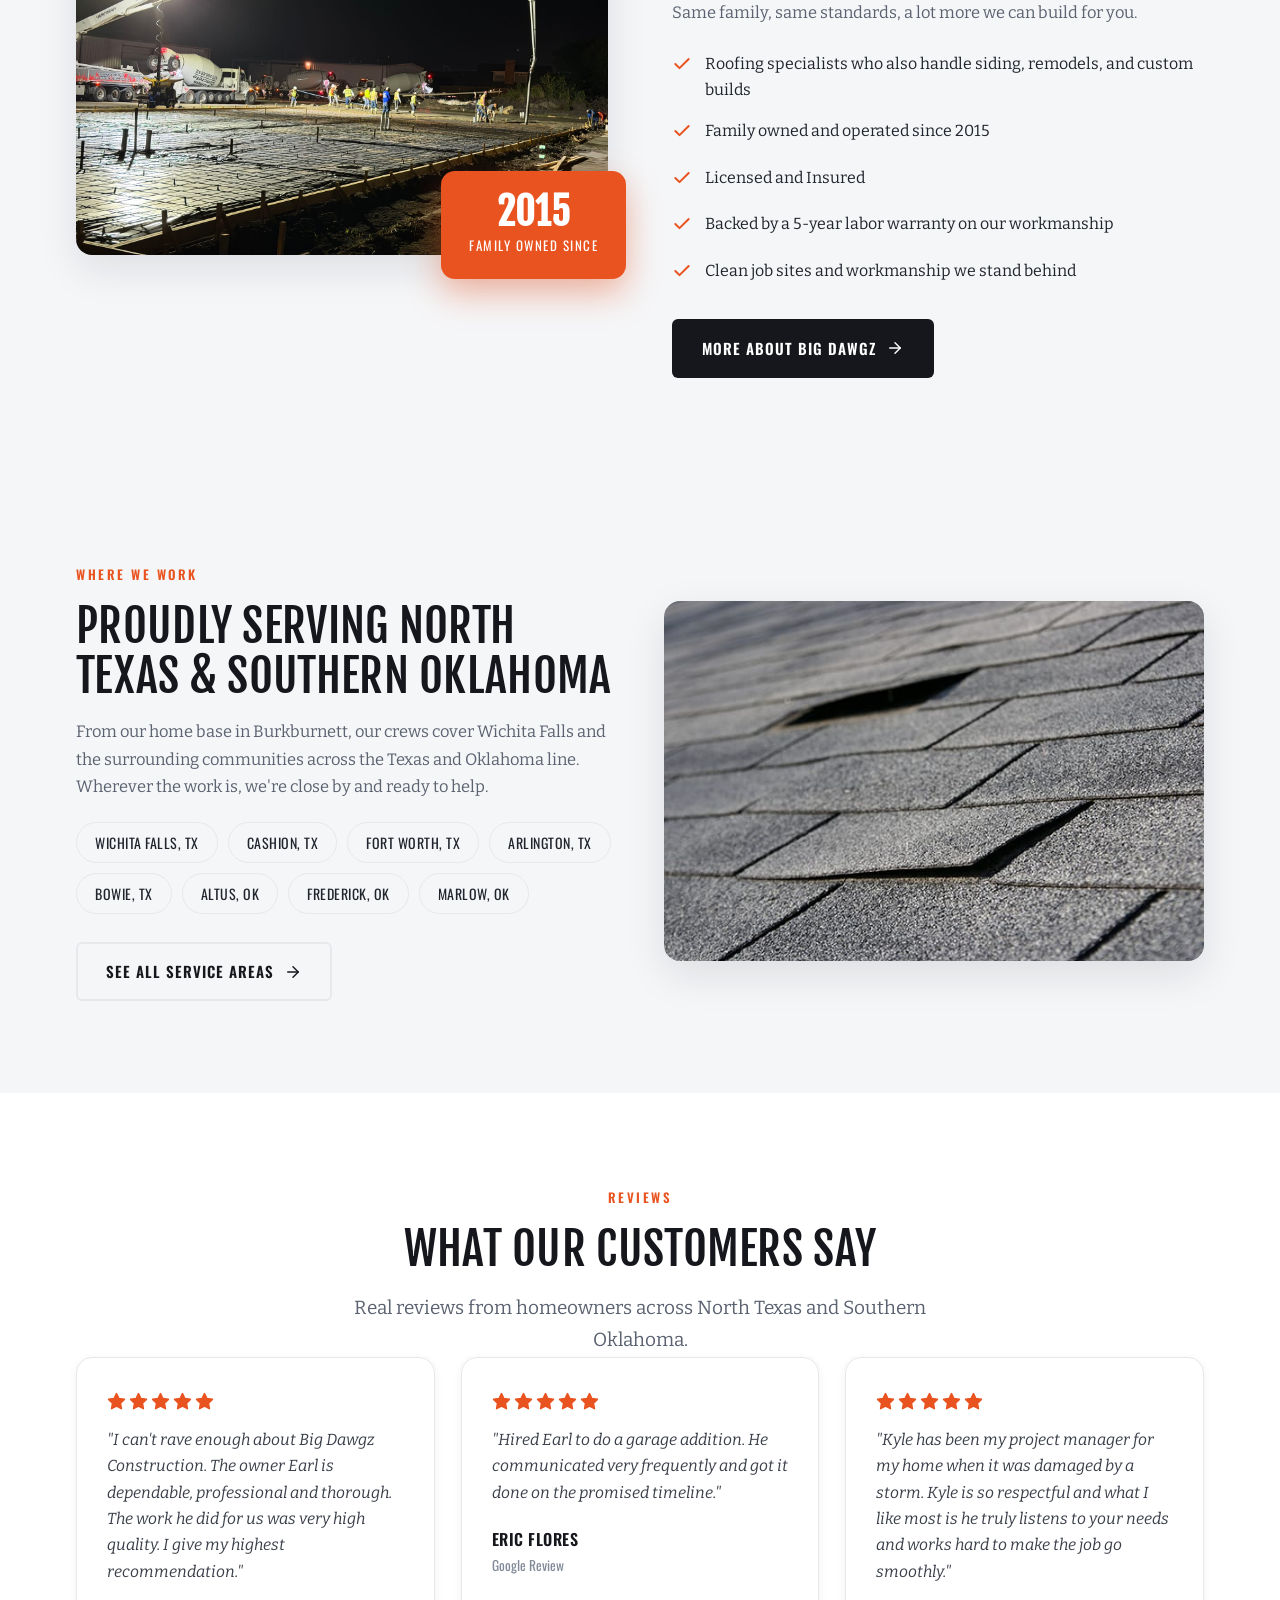
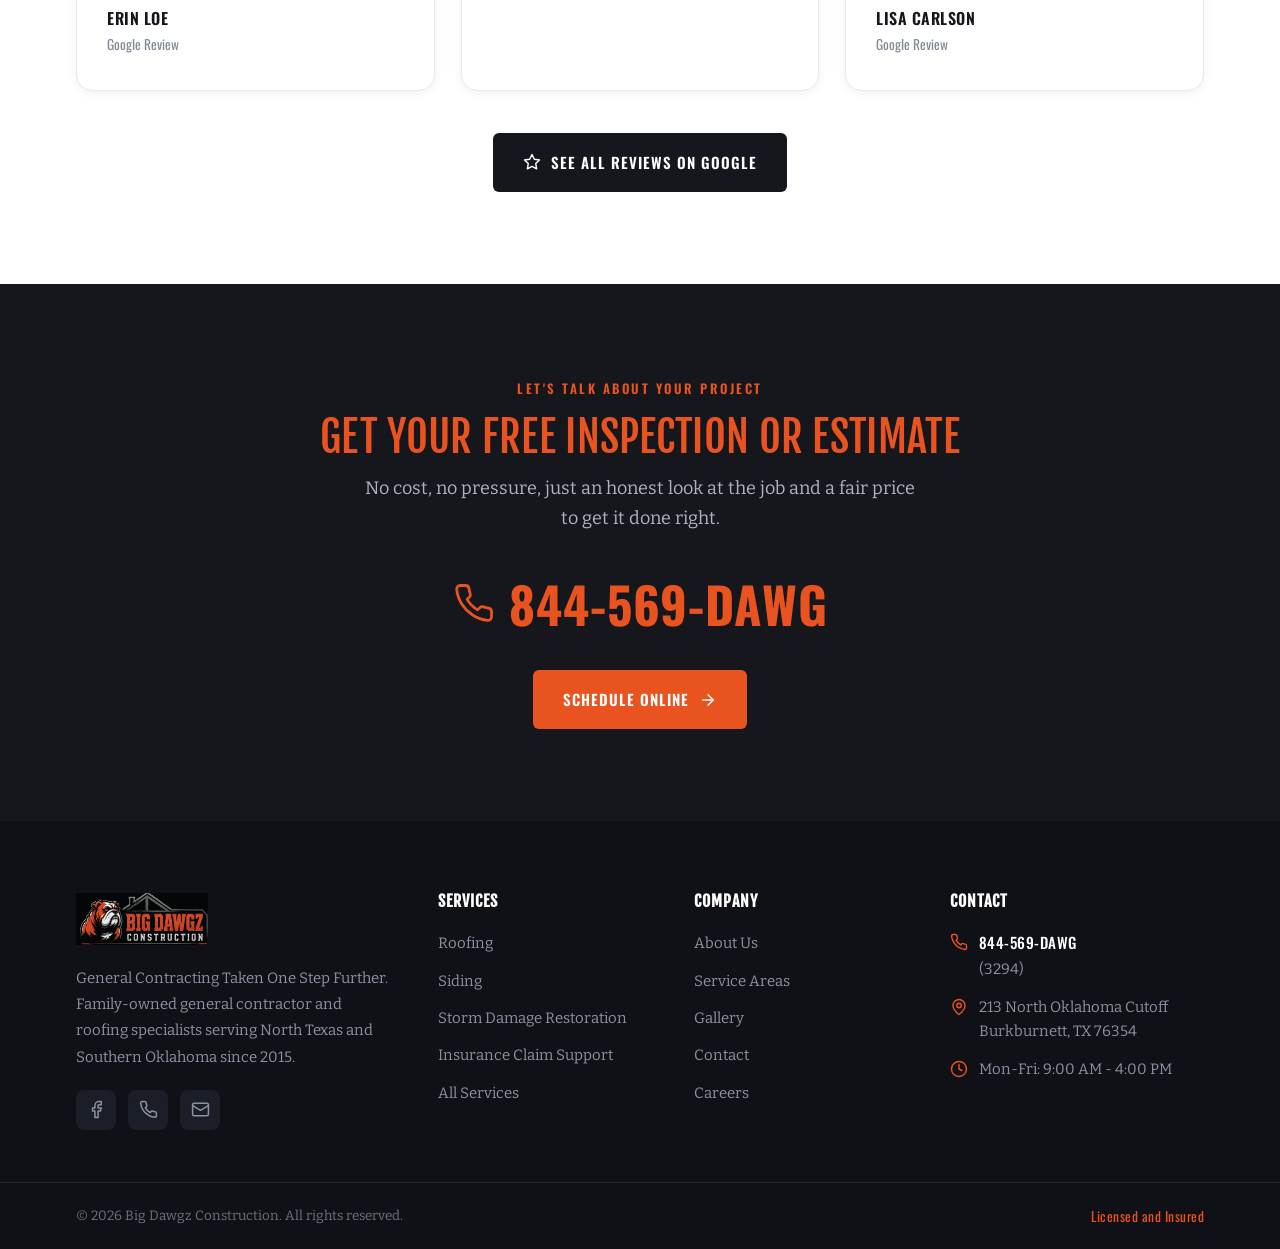
==== commit 5b452334: "Add Careers page with job interest form; Careers link in nav/footer; hiring callout on About Co-Auth" ====
--- a/index.html
+++ b/index.html
@@ -78,6 +78,7 @@
         <li><a href="service-areas.html">Service Areas</a></li>
         <li><a href="gallery.html">Gallery</a></li>
         <li><a href="contact.html">Contact</a></li>
+          <li><a href="careers.html">Careers</a></li>
       </ul>
     </nav>
     <div class="header-cta">
@@ -316,6 +317,7 @@
           <li><a href="service-areas.html">Service Areas</a></li>
           <li><a href="gallery.html">Gallery</a></li>
           <li><a href="contact.html">Contact</a></li>
+          <li><a href="careers.html">Careers</a></li>
         </ul>
       </div>
       <div class="foot-contact">
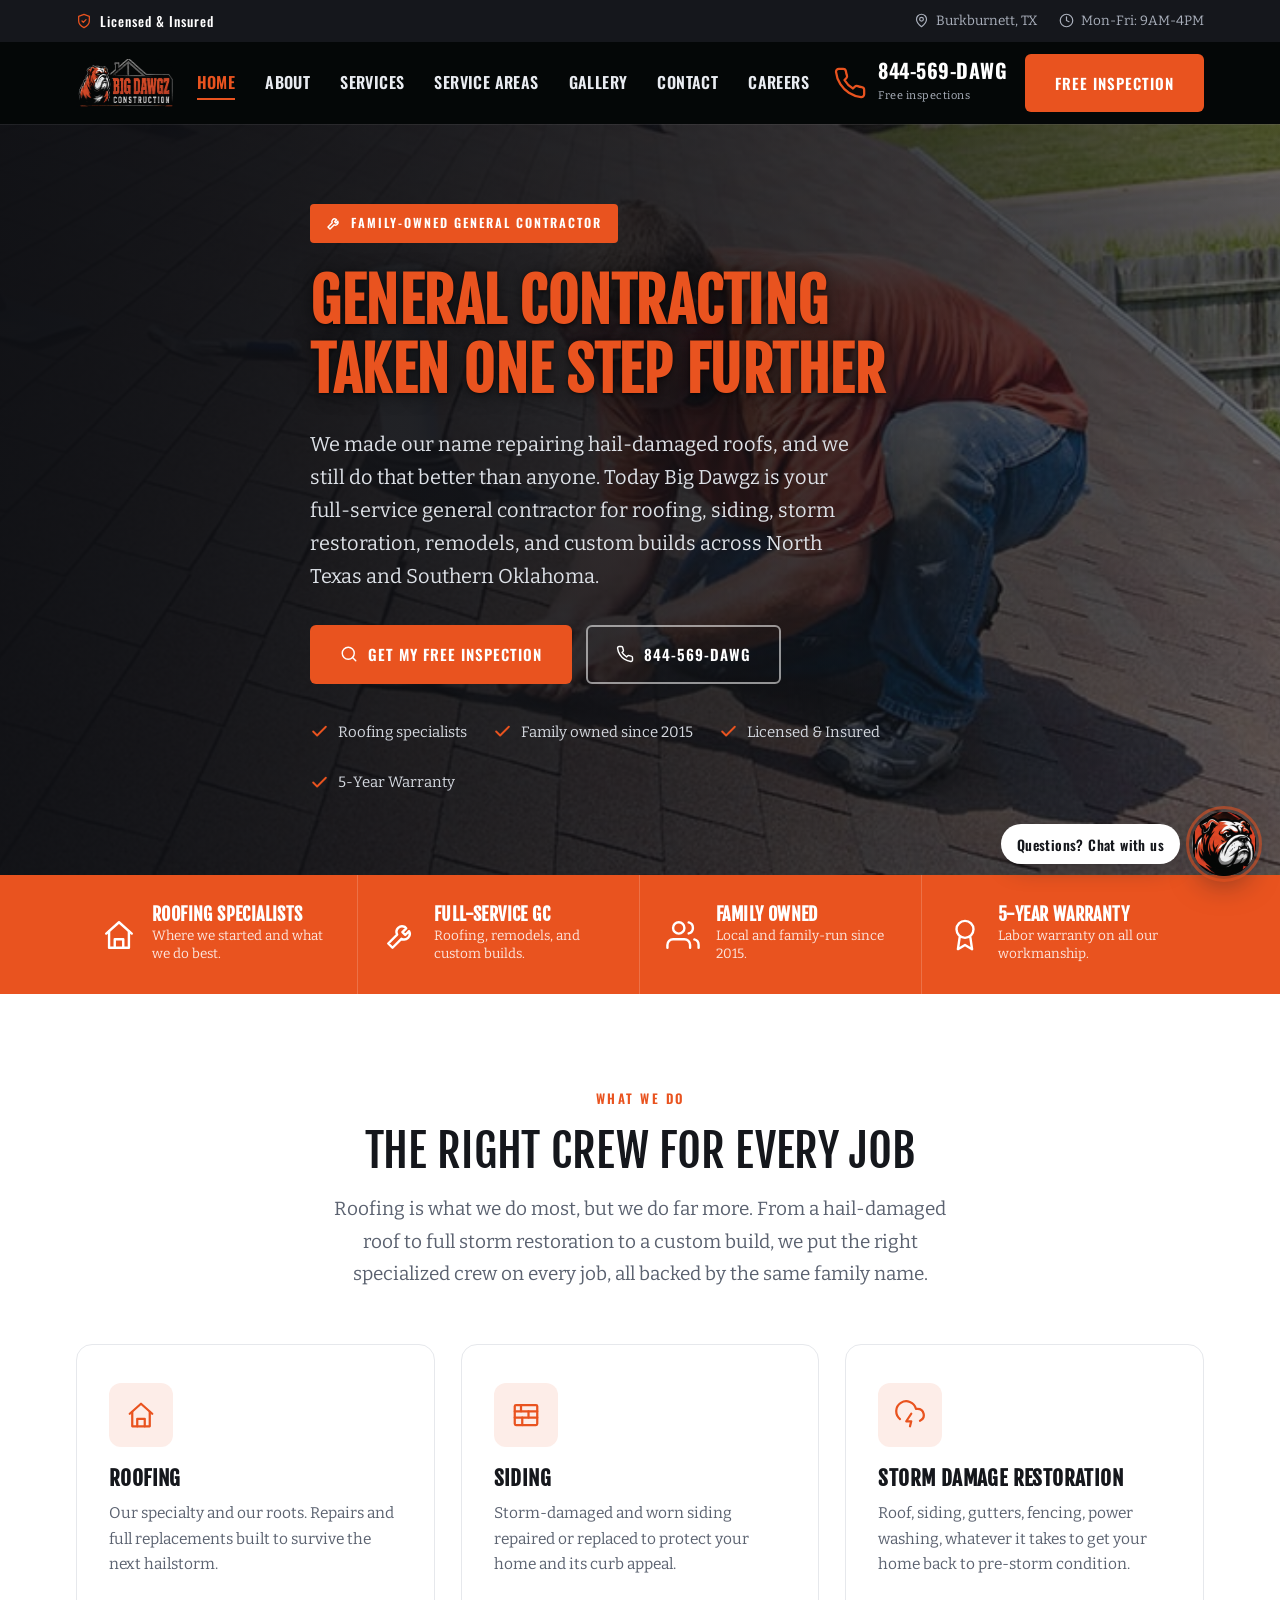
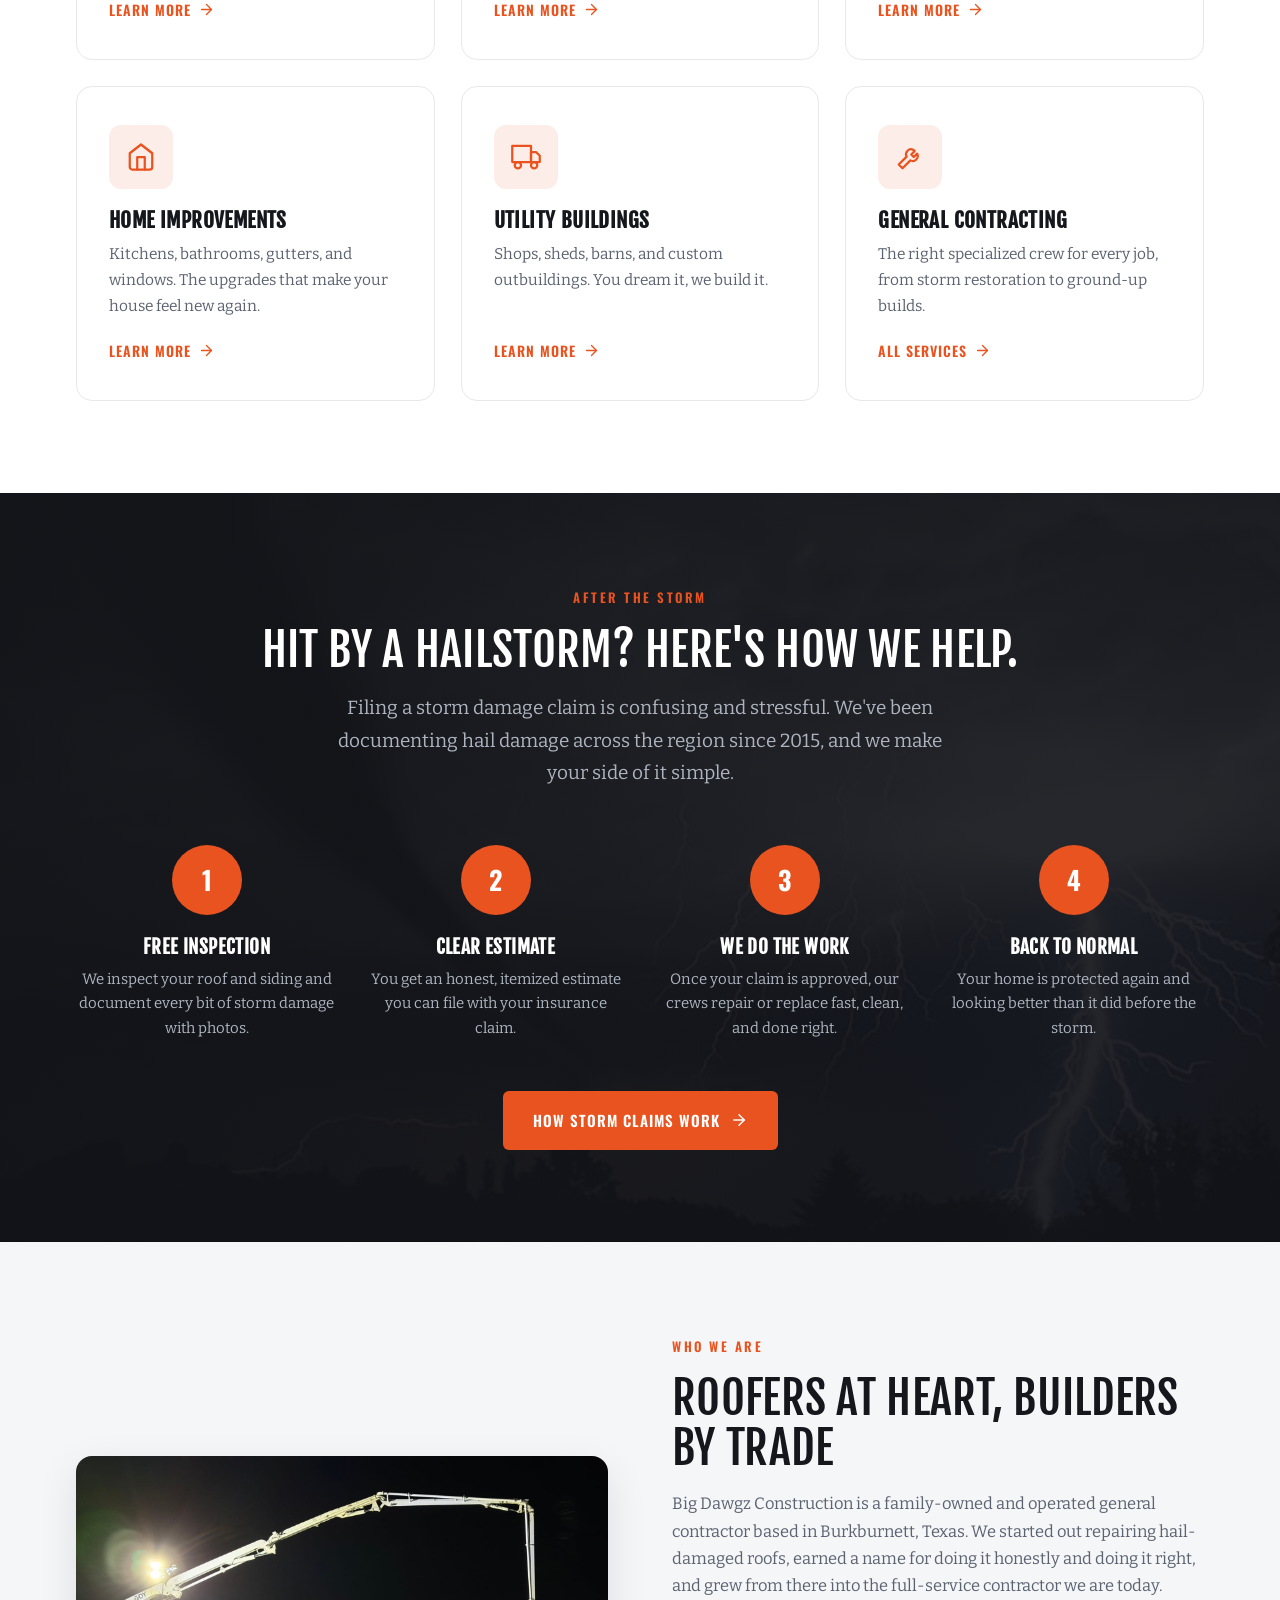
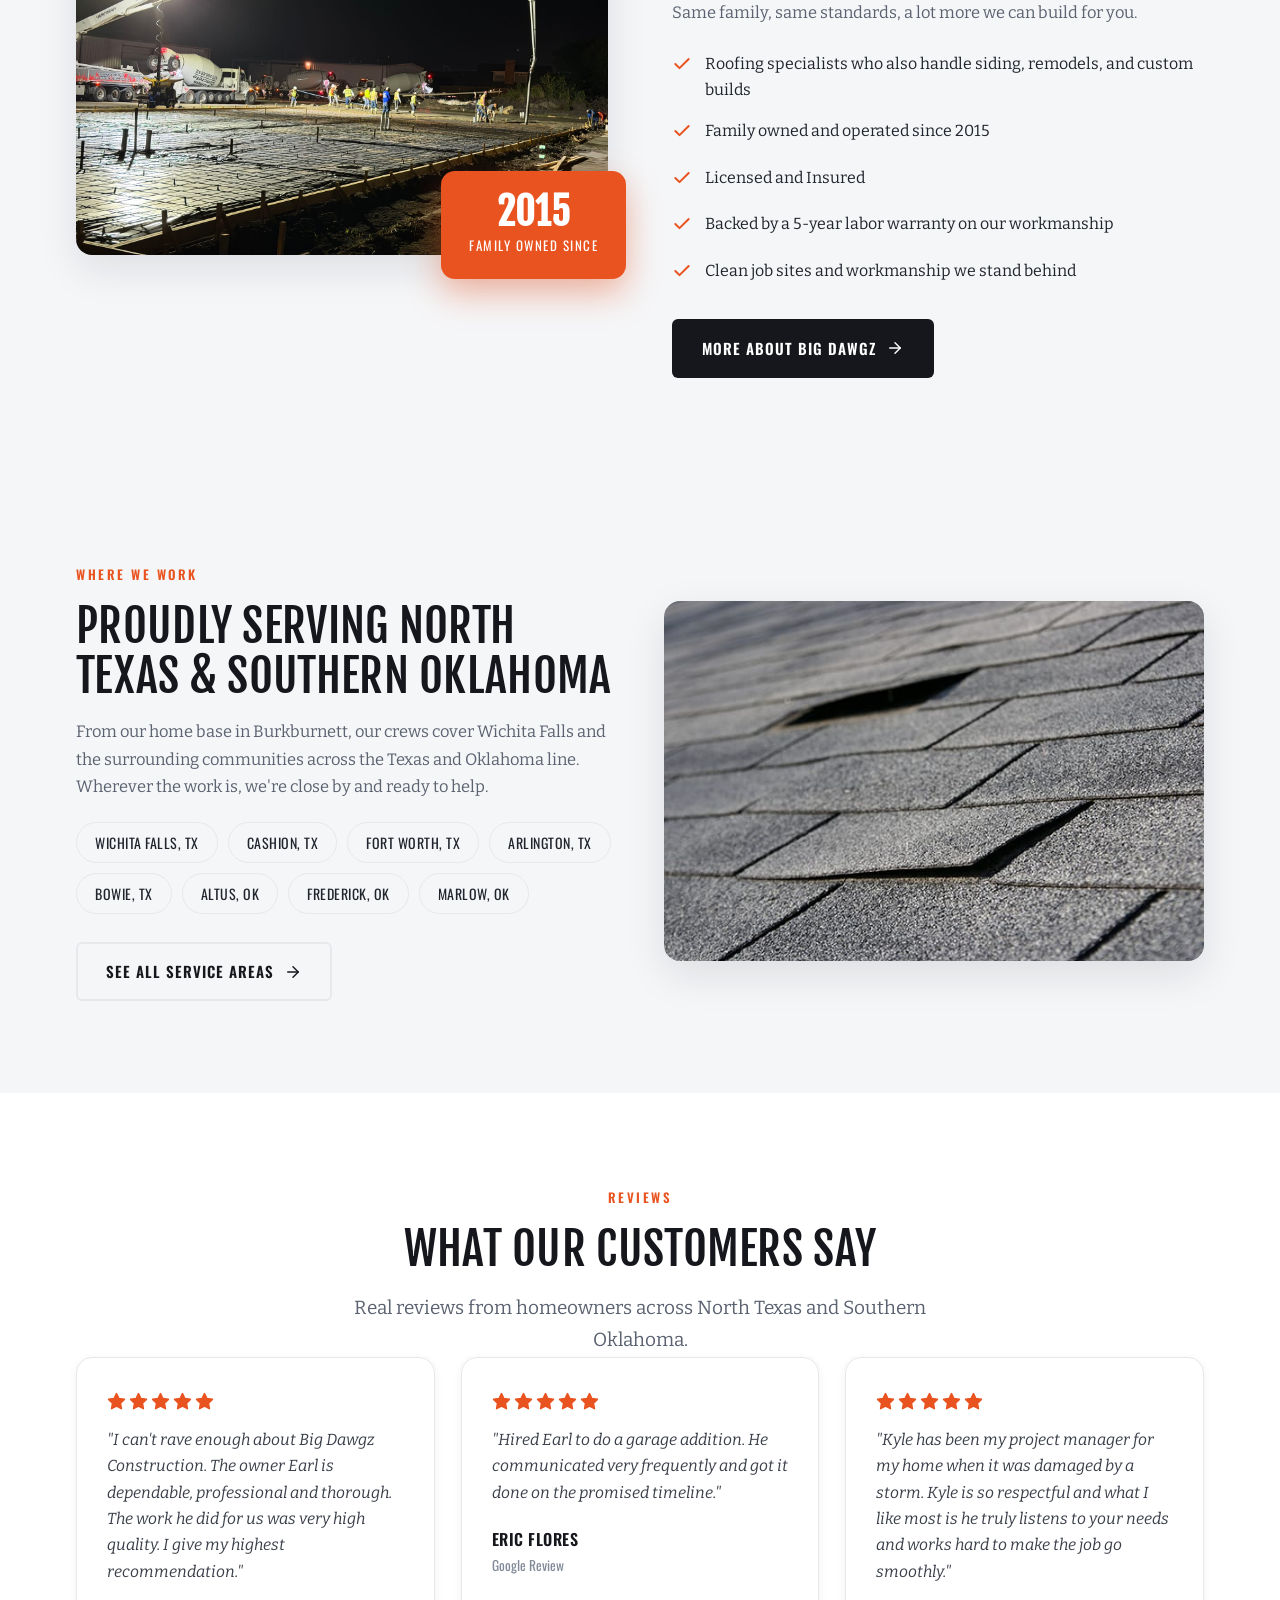
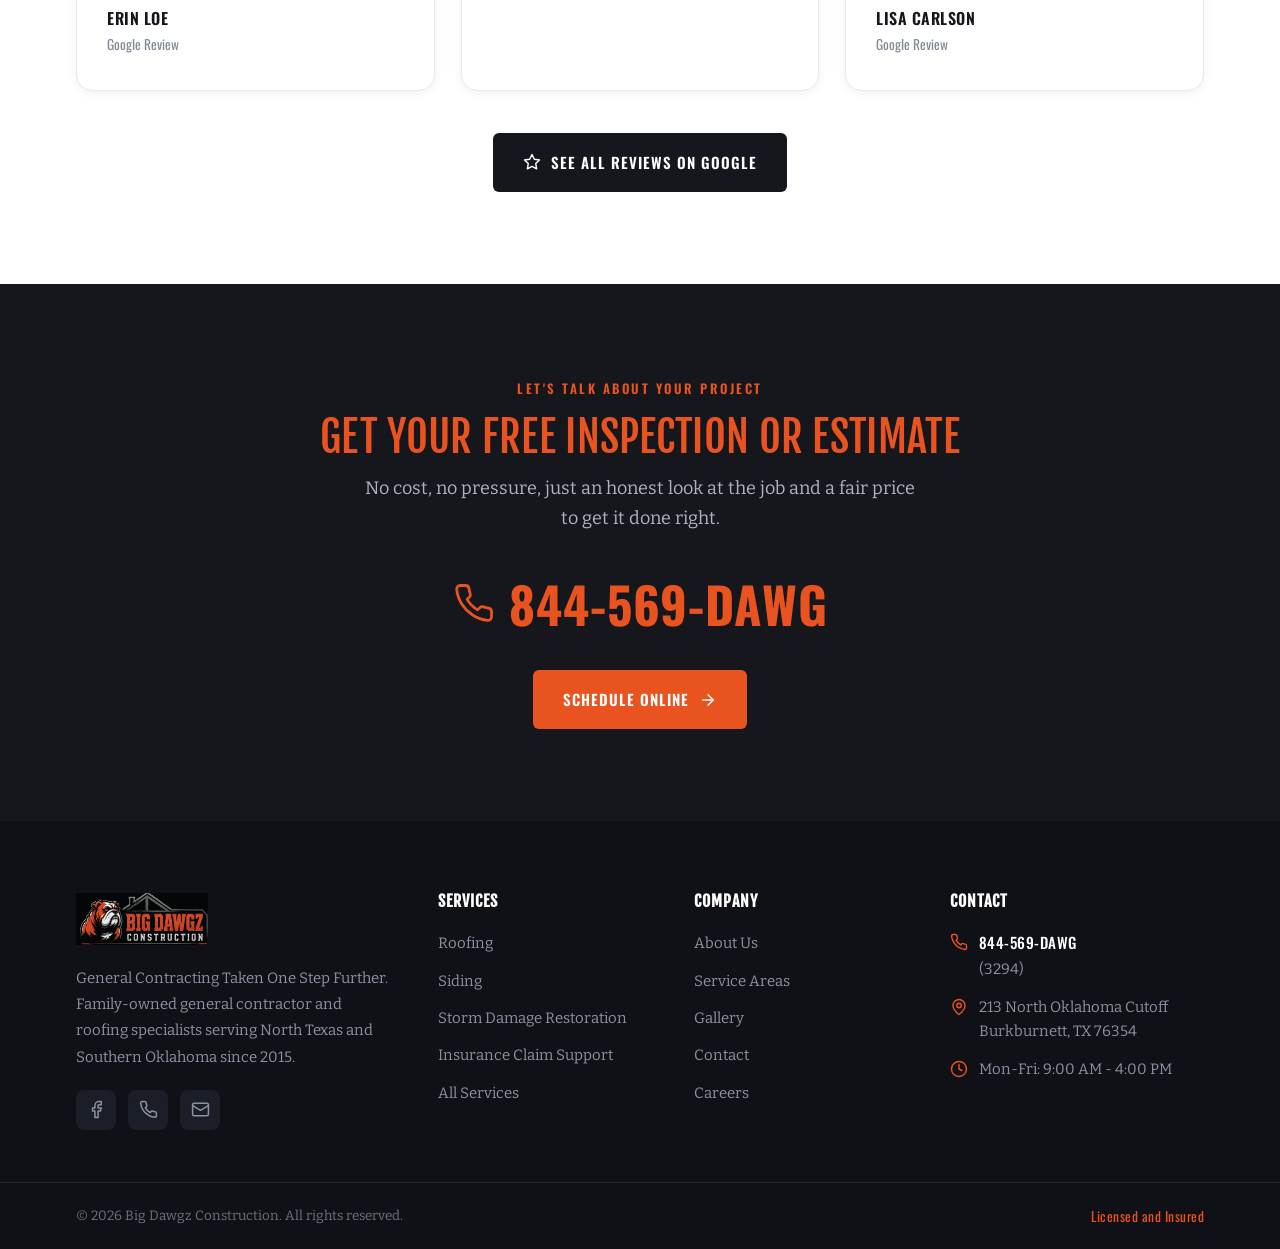
==== commit 50d0ea47: "Bump chatbot.js cache-buster to v=3 so all visitors load the new launcher Co-Authored-By: Claude Fab" ====
--- a/index.html
+++ b/index.html
@@ -350,6 +350,6 @@
     });
   });
 </script>
-  <script src="chatbot.js?v=2" defer></script>
+  <script src="chatbot.js?v=3" defer></script>
 </body>
 </html>
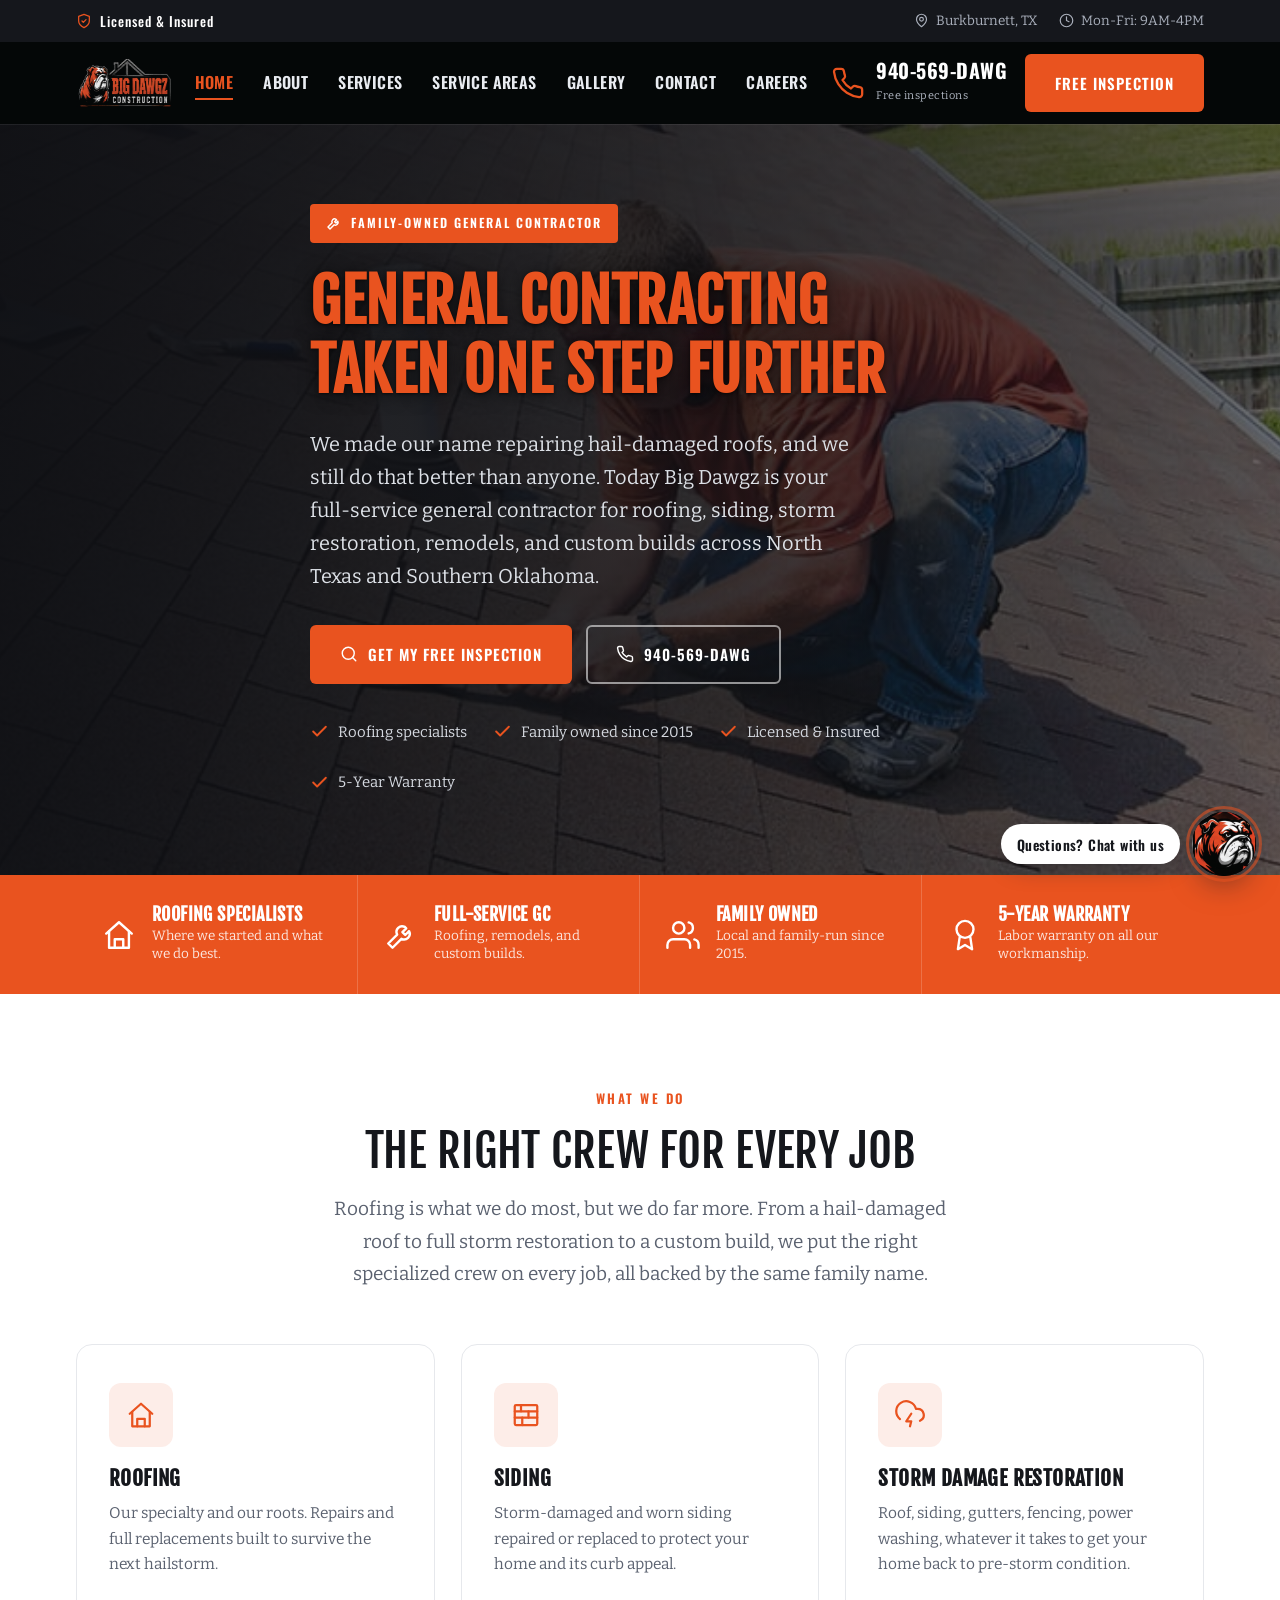
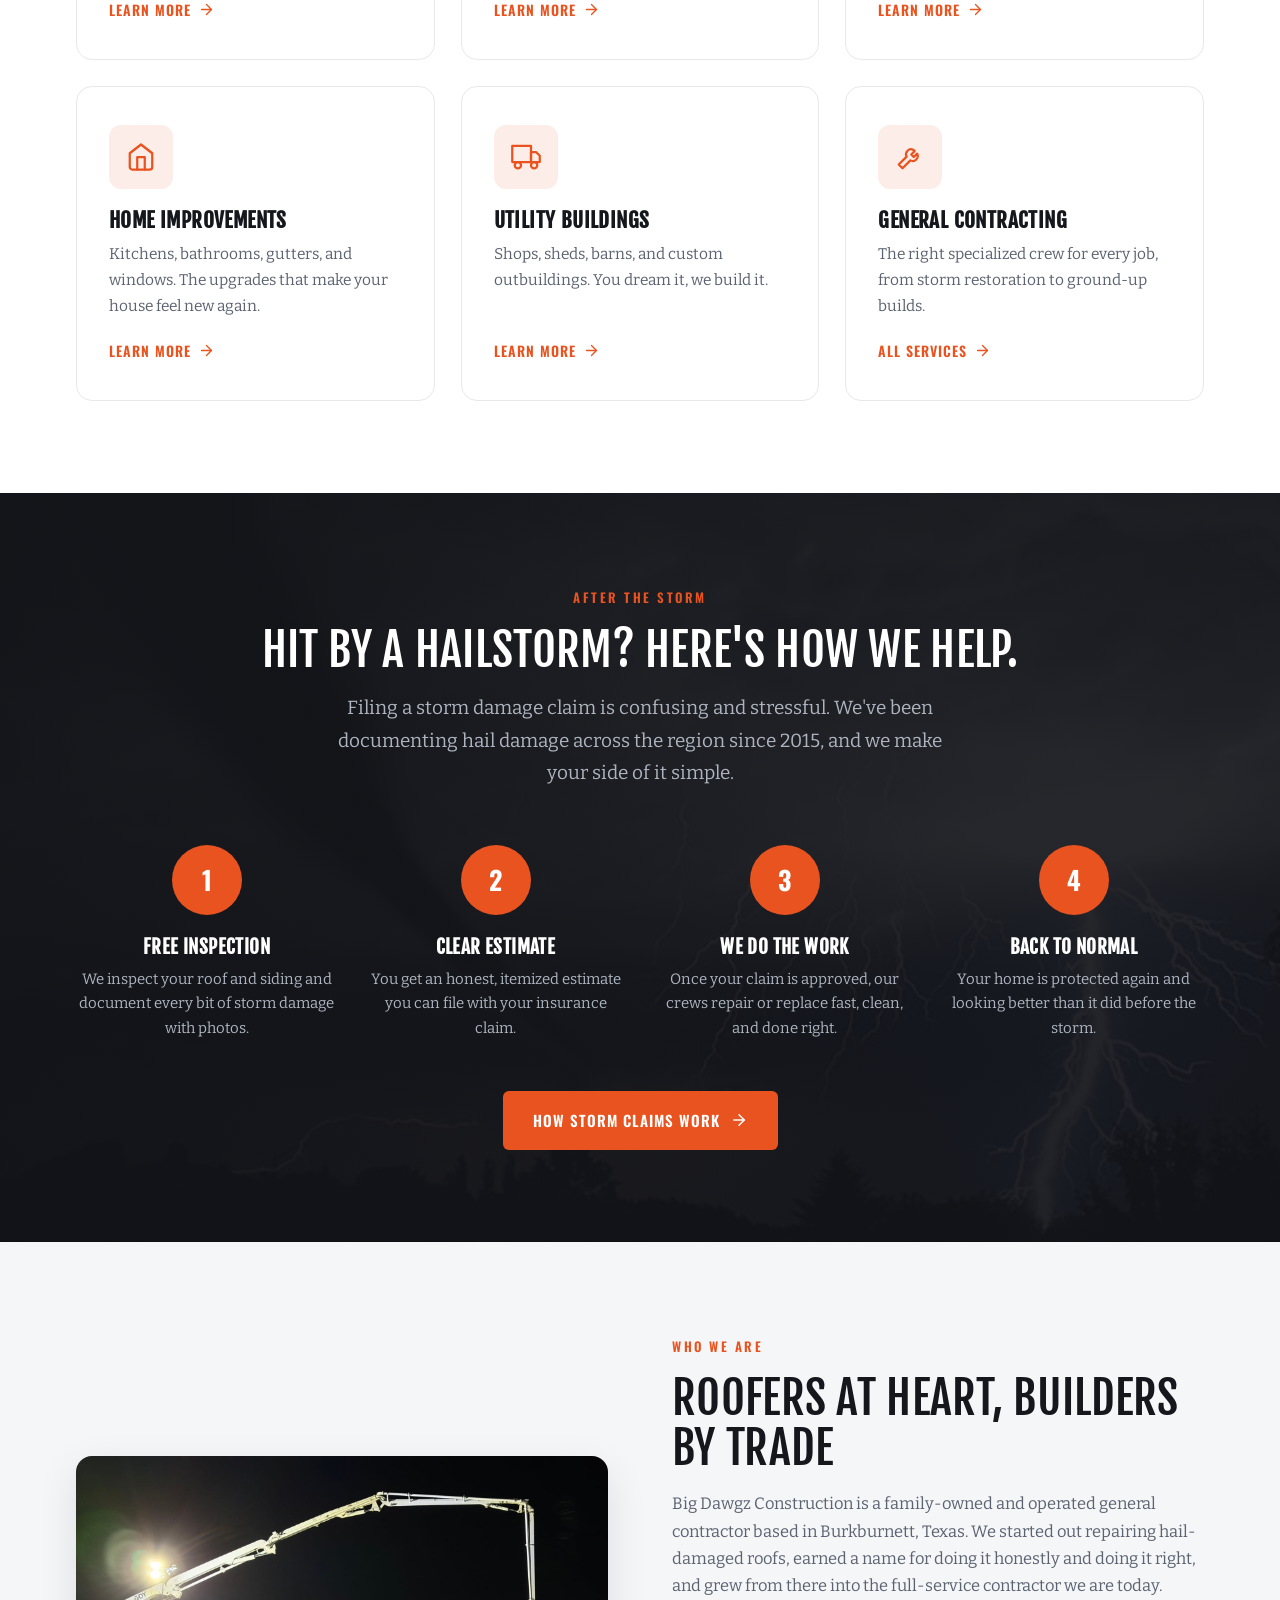
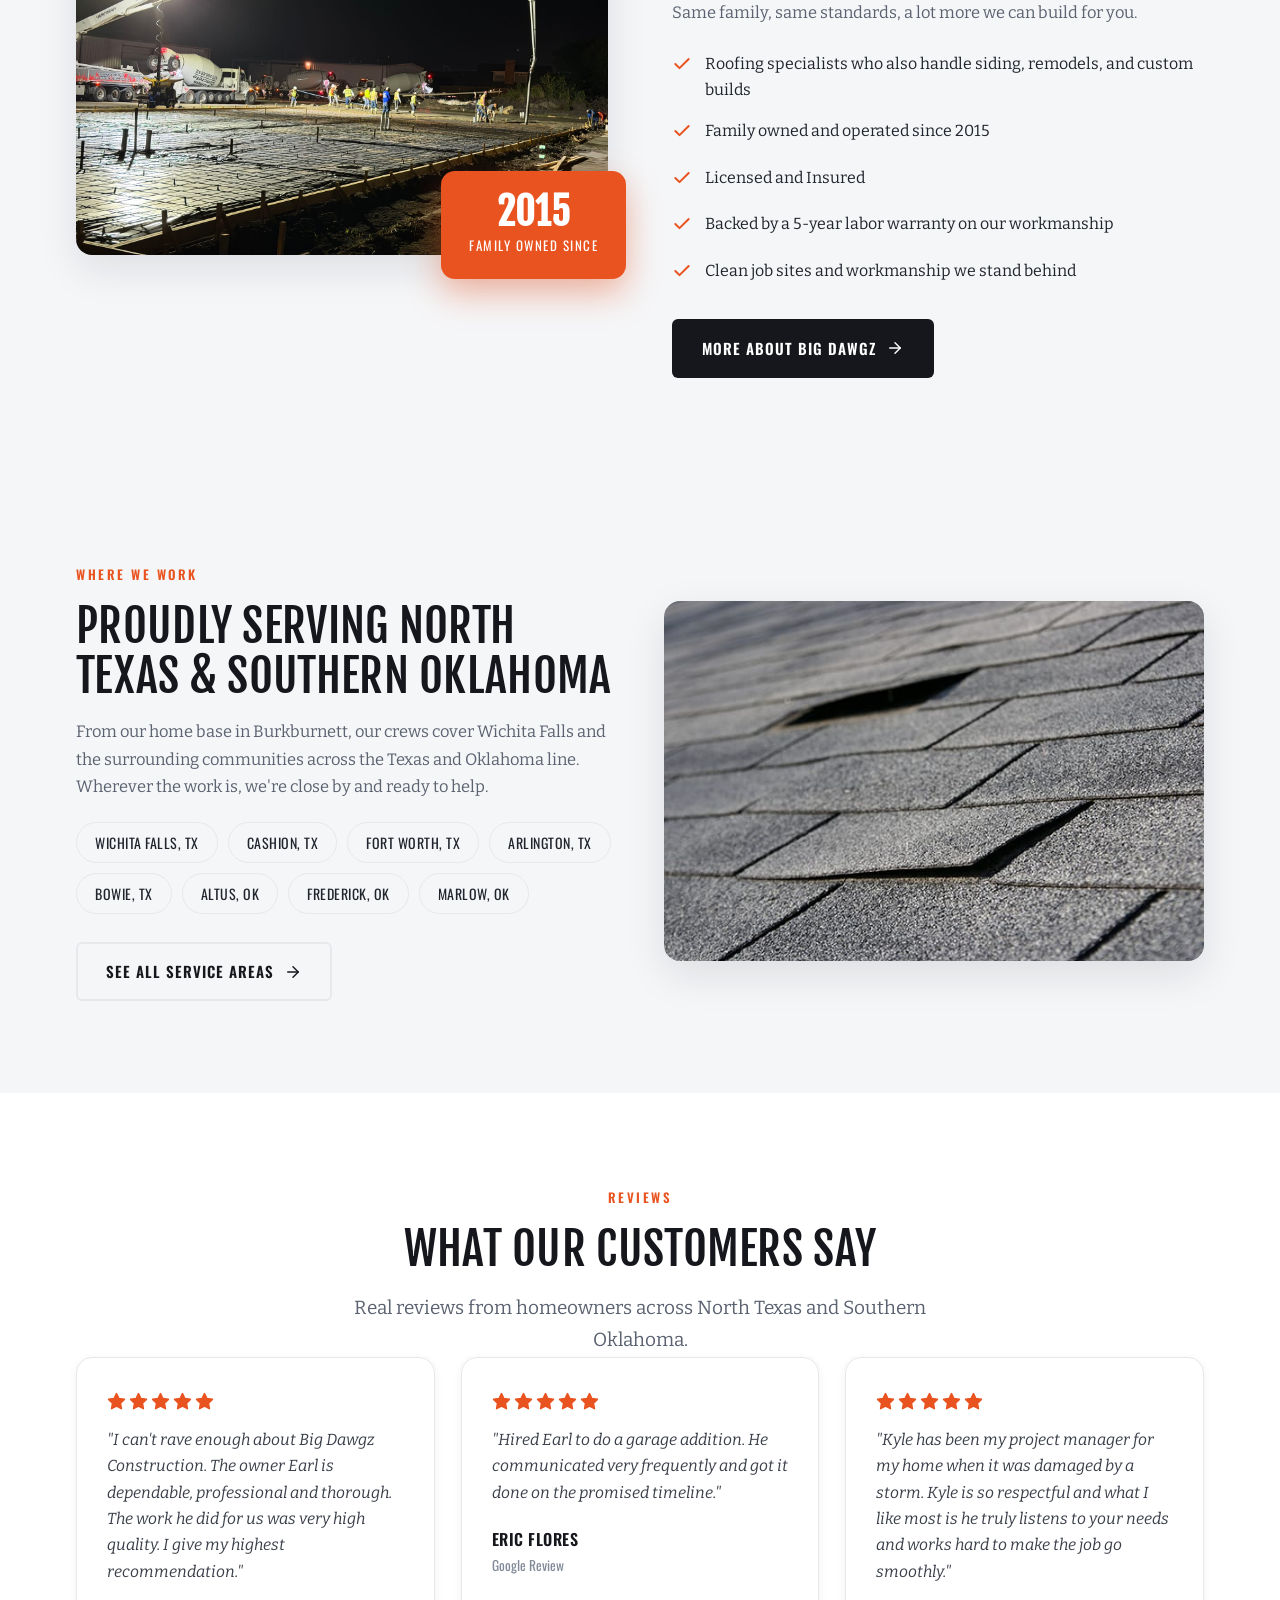
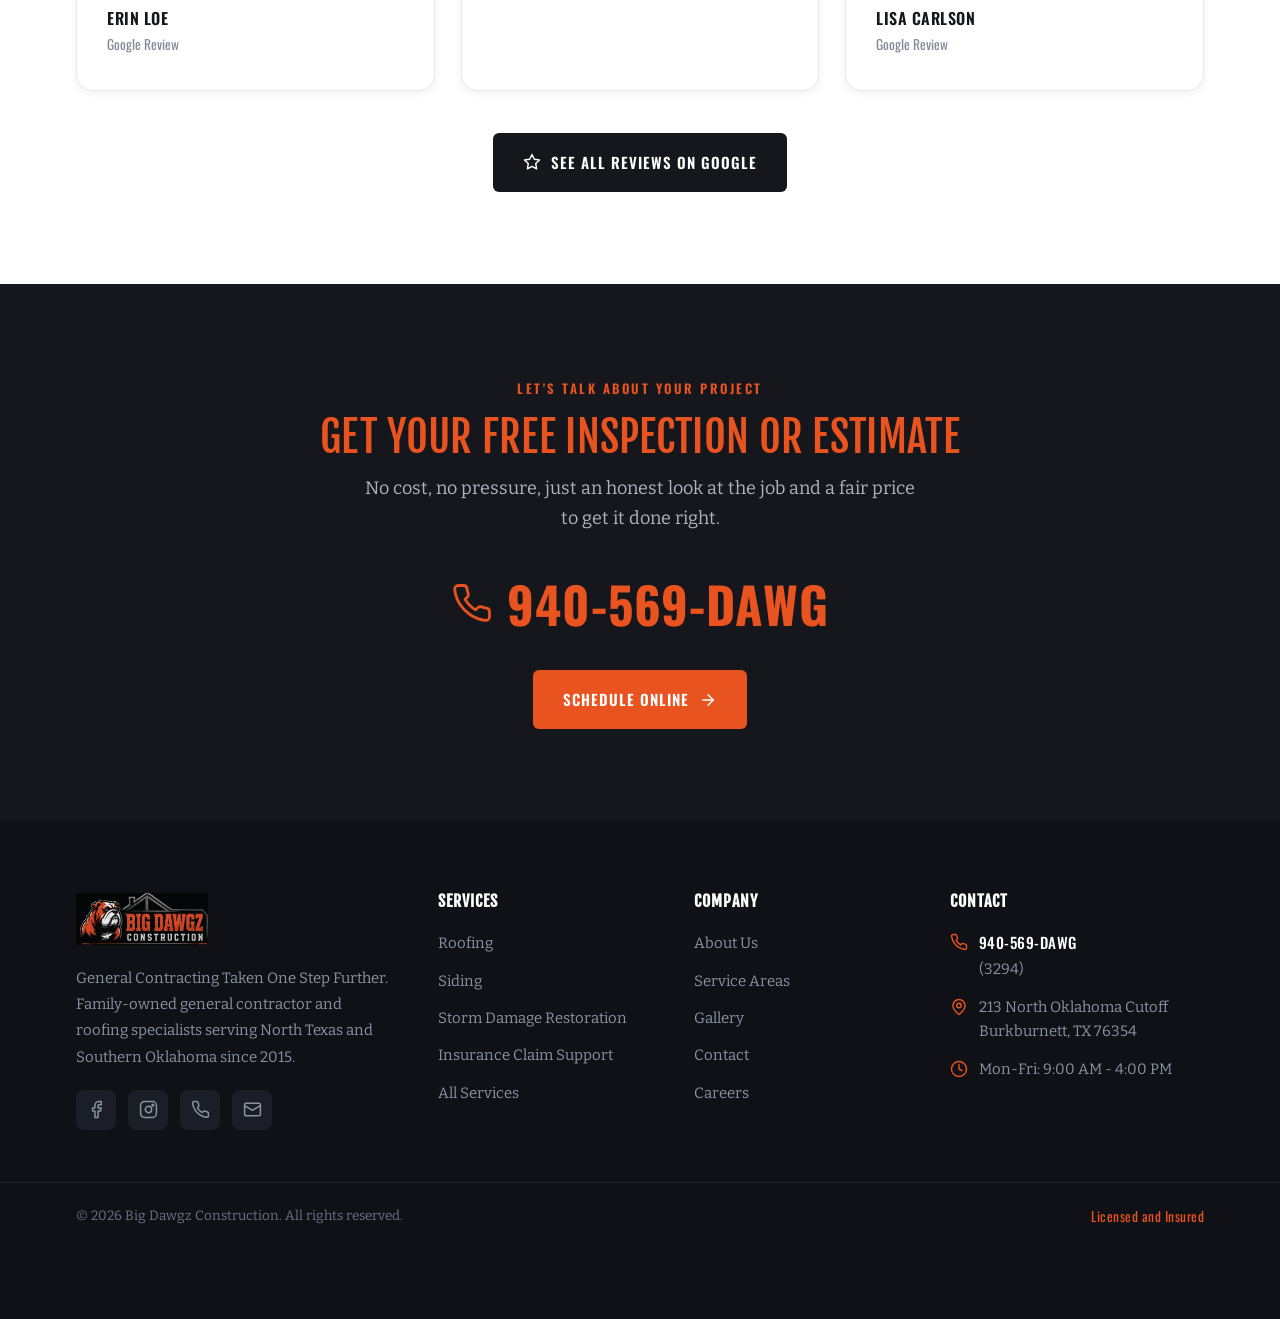
==== commit 3129d0de: "Earl requests: remove map, fix Careers nav on Contact, add Instagram, phone to 940-569-DAWG, footer " ====
--- a/index.html
+++ b/index.html
@@ -4,7 +4,7 @@
 <meta charset="UTF-8">
 <meta name="viewport" content="width=device-width, initial-scale=1.0">
 <title>General Contractor &amp; Roofing Specialists | Big Dawgz Construction | North TX &amp; S. OK</title>
-<meta name="description" content="Big Dawgz Construction is a family-owned general contractor and roofing specialist serving North Texas and Southern Oklahoma since 2015. Roofing, siding, storm restoration, remodels, and custom builds. Free inspections. Call 844-569-DAWG.">
+<meta name="description" content="Big Dawgz Construction is a family-owned general contractor and roofing specialist serving North Texas and Southern Oklahoma since 2015. Roofing, siding, storm restoration, remodels, and custom builds. Free inspections. Call 940-569-DAWG.">
 <meta property="og:title" content="Big Dawgz Construction | General Contractor &amp; Roofing Specialists">
 <meta property="og:description" content="Family-owned general contractor and roofing specialists serving North Texas and Southern Oklahoma since 2015.">
 <meta property="og:type" content="website">
@@ -12,14 +12,14 @@
 <link rel="preconnect" href="https://fonts.googleapis.com">
 <link rel="preconnect" href="https://fonts.gstatic.com" crossorigin>
 <link href="https://fonts.googleapis.com/css2?family=Fjalla+One&family=Oswald:wght@400;500;600;700&family=Bitter:ital,wght@0,400;0,500;0,600;0,700;1,400&display=swap" rel="stylesheet">
-<link rel="stylesheet" href="styles.css?v=2">
+<link rel="stylesheet" href="styles.css?v=3">
 <link rel="icon" type="image/png" href="assets/bulldog-avatar.png">
 <script type="application/ld+json">
 {
   "@context":"https://schema.org","@type":"GeneralContractor",
   "name":"Big Dawgz Construction",
   "image":"https://www.bigdawgzconstruction.com/assets/logo.png",
-  "url":"https://www.bigdawgzconstruction.com","telephone":"+1-844-569-3294",
+  "url":"https://www.bigdawgzconstruction.com","telephone":"+1-940-569-3294",
   "priceRange":"$$","slogan":"General Contracting Taken One Step Further!","foundingDate":"2015",
   "address":{"@type":"PostalAddress","streetAddress":"213 North Oklahoma Cutoff","addressLocality":"Burkburnett","addressRegion":"TX","postalCode":"76354","addressCountry":"US"},
   "areaServed":["North Texas","Southern Oklahoma"],
@@ -50,6 +50,7 @@
   <symbol id="i-truck" viewBox="0 0 24 24"><path d="M1 3h15v13H1z"/><path d="M16 8h4l3 3v5h-7V8z"/><circle cx="5.5" cy="18.5" r="2.5"/><circle cx="18.5" cy="18.5" r="2.5"/></symbol>
   <symbol id="i-mail" viewBox="0 0 24 24"><rect x="2" y="4" width="20" height="16" rx="2"/><path d="m22 7-10 6L2 7"/></symbol>
   <symbol id="i-fb" viewBox="0 0 24 24"><path d="M18 2h-3a5 5 0 0 0-5 5v3H7v4h3v8h4v-8h3l1-4h-4V7a1 1 0 0 1 1-1h3z"/></symbol>
+  <symbol id="i-ig" viewBox="0 0 24 24"><rect x="2" y="2" width="20" height="20" rx="5"/><circle cx="12" cy="12" r="4"/><circle cx="17.5" cy="6.5" r="1"/></symbol>
   <symbol id="i-dollar" viewBox="0 0 24 24"><path d="M12 1v22"/><path d="M17 5H9.5a3.5 3.5 0 0 0 0 7h5a3.5 3.5 0 0 1 0 7H6"/></symbol>
   <symbol id="i-thumb" viewBox="0 0 24 24"><path d="M7 10v12"/><path d="M15 5.88 14 10h5.83a2 2 0 0 1 1.92 2.56l-2.33 8A2 2 0 0 1 17.5 22H4a2 2 0 0 1-2-2v-8a2 2 0 0 1 2-2h2.76a2 2 0 0 0 1.79-1.11L12 2a3.13 3.13 0 0 1 3 3.88z"/></symbol>
   <symbol id="i-home" viewBox="0 0 24 24"><path d="m3 9 9-7 9 7v11a2 2 0 0 1-2 2H5a2 2 0 0 1-2-2z"/><path d="M9 22V12h6v10"/></symbol>
@@ -82,9 +83,9 @@
       </ul>
     </nav>
     <div class="header-cta">
-      <a href="tel:8445693294" class="header-phone">
+      <a href="tel:9405693294" class="header-phone">
         <svg class="ic"><use href="#i-phone"/></svg>
-        <span><b>844-569-DAWG</b><small>Free inspections</small></span>
+        <span><b>940-569-DAWG</b><small>Free inspections</small></span>
       </a>
       <a href="contact.html" class="btn btn-primary">Free Inspection</a>
       <button class="menu-toggle" id="menuToggle" aria-label="Menu"><span></span><span></span><span></span></button>
@@ -102,7 +103,7 @@
       <p>We made our name repairing hail-damaged roofs, and we still do that better than anyone. Today Big Dawgz is your full-service general contractor for roofing, siding, storm restoration, remodels, and custom builds across North Texas and Southern Oklahoma.</p>
       <div class="hero-actions">
         <a href="contact.html" class="btn btn-primary"><svg class="ic"><use href="#i-search"/></svg> Get My Free Inspection</a>
-        <a href="tel:8445693294" class="btn btn-outline"><svg class="ic"><use href="#i-phone"/></svg> 844-569-DAWG</a>
+        <a href="tel:9405693294" class="btn btn-outline"><svg class="ic"><use href="#i-phone"/></svg> 940-569-DAWG</a>
       </div>
       <div class="hero-assurance">
         <span><svg class="ic"><use href="#i-check"/></svg> Roofing specialists</span>
@@ -282,7 +283,7 @@
     <span class="eyebrow" style="justify-content:center">Let's Talk About Your Project</span>
     <h2>Get Your Free Inspection Or Estimate</h2>
     <p>No cost, no pressure, just an honest look at the job and a fair price to get it done right.</p>
-    <a href="tel:8445693294" class="phone-xl"><svg class="ic"><use href="#i-phone"/></svg> 844-569-DAWG</a><br>
+    <a href="tel:9405693294" class="phone-xl"><svg class="ic"><use href="#i-phone"/></svg> 940-569-DAWG</a><br>
     <a href="contact.html" class="btn btn-primary">Schedule Online <svg class="ic"><use href="#i-arrow"/></svg></a>
   </div>
 </section>
@@ -296,7 +297,8 @@
         <p>General Contracting Taken One Step Further. Family-owned general contractor and roofing specialists serving North Texas and Southern Oklahoma since 2015.</p>
         <div class="foot-social">
           <a href="https://www.facebook.com/profile.php?id=100054496657866" aria-label="Facebook" target="_blank" rel="noopener"><svg class="ic"><use href="#i-fb"/></svg></a>
-          <a href="tel:8445693294" aria-label="Call"><svg class="ic"><use href="#i-phone"/></svg></a>
+          <a href="https://www.instagram.com/bigdawgzconstruction/" aria-label="Instagram" target="_blank" rel="noopener"><svg class="ic"><use href="#i-ig"/></svg></a>
+          <a href="tel:9405693294" aria-label="Call"><svg class="ic"><use href="#i-phone"/></svg></a>
           <a href="contact.html" aria-label="Email"><svg class="ic"><use href="#i-mail"/></svg></a>
         </div>
       </div>
@@ -322,7 +324,7 @@
       </div>
       <div class="foot-contact">
         <h4>Contact</h4>
-        <div><svg class="ic"><use href="#i-phone"/></svg><span><b>844-569-DAWG</b><br>(3294)</span></div>
+        <div><svg class="ic"><use href="#i-phone"/></svg><span><b>940-569-DAWG</b><br>(3294)</span></div>
         <div><svg class="ic"><use href="#i-pin"/></svg><span>213 North Oklahoma Cutoff<br>Burkburnett, TX 76354</span></div>
         <div><svg class="ic"><use href="#i-clock"/></svg><span>Mon-Fri: 9:00 AM - 4:00 PM</span></div>
       </div>
--- a/styles.css
+++ b/styles.css
@@ -400,3 +400,6 @@
   .home-hero h1{font-size:clamp(30px,8vw,44px);line-height:1.12}
   .home-hero p{font-size:17px}
 }
+
+/* keep the bottom-bar text clear of the fixed chat widget */
+.foot-bottom{padding-bottom:92px}
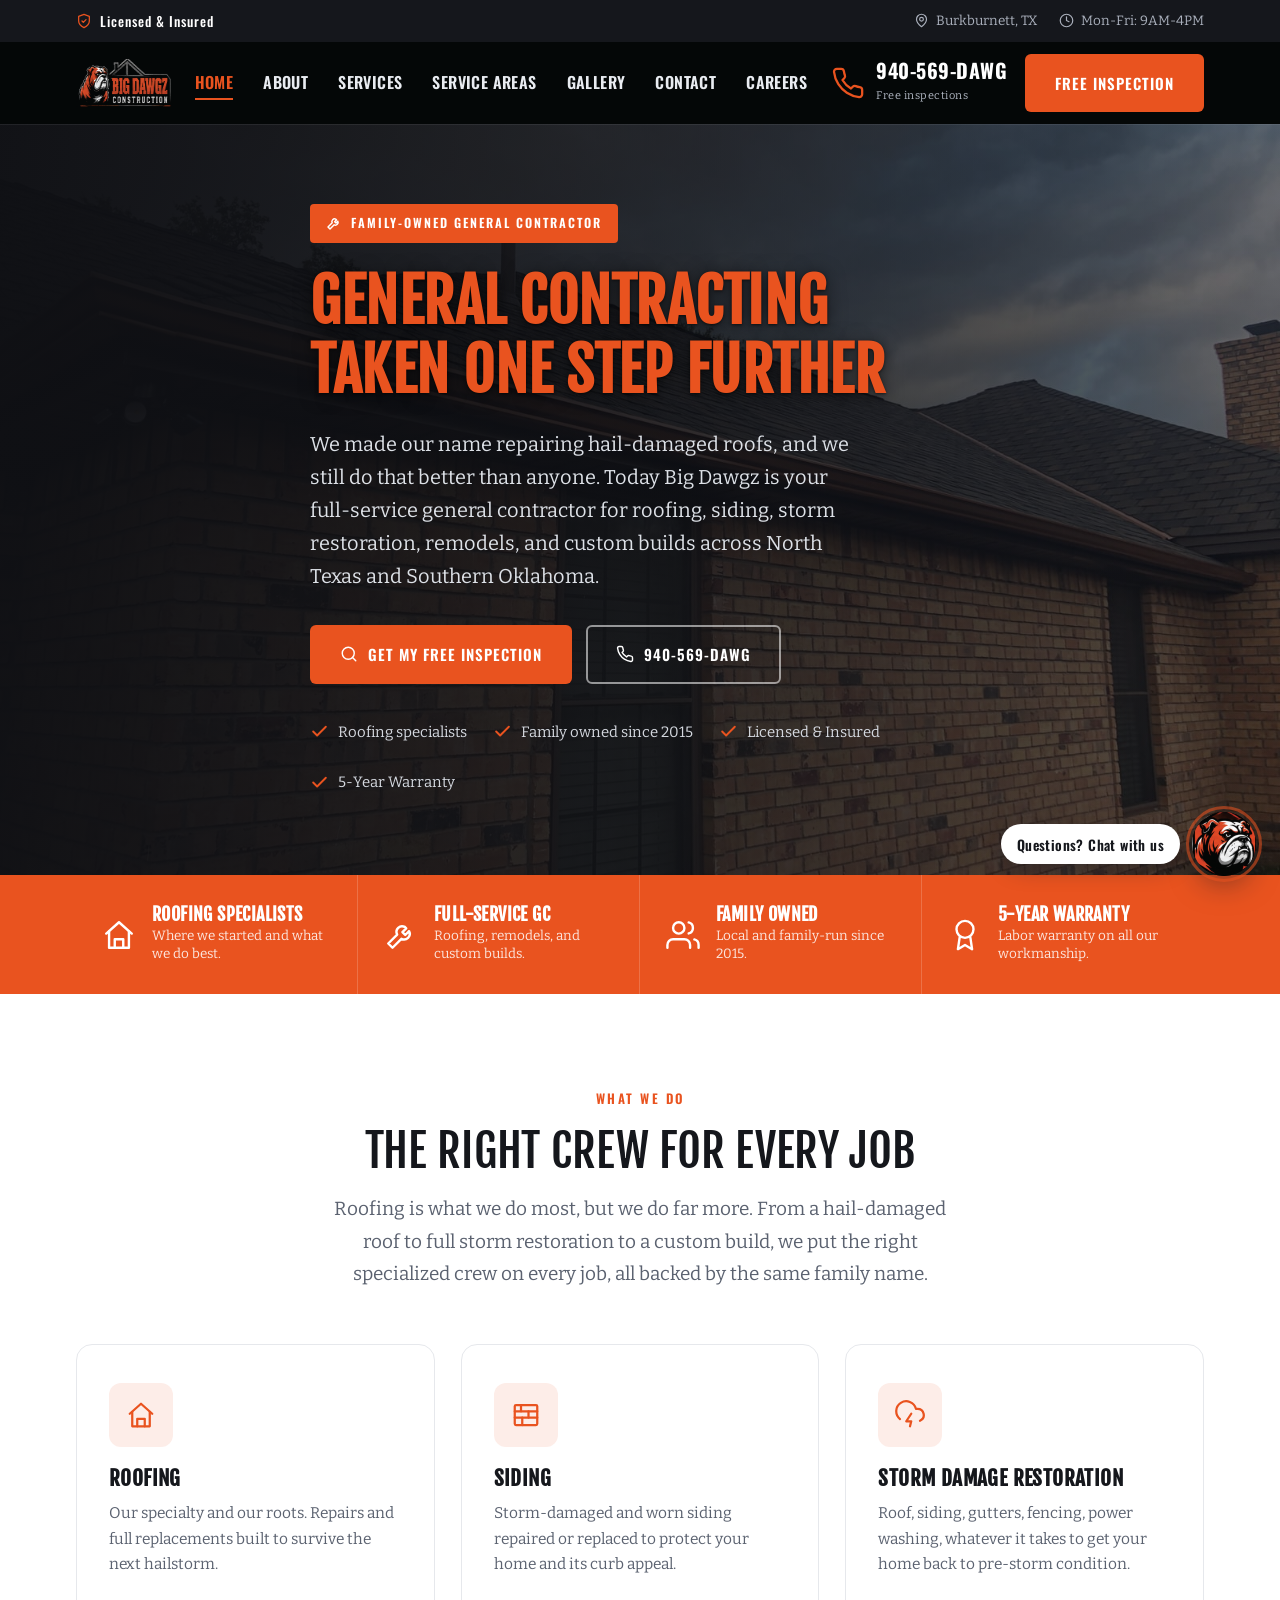
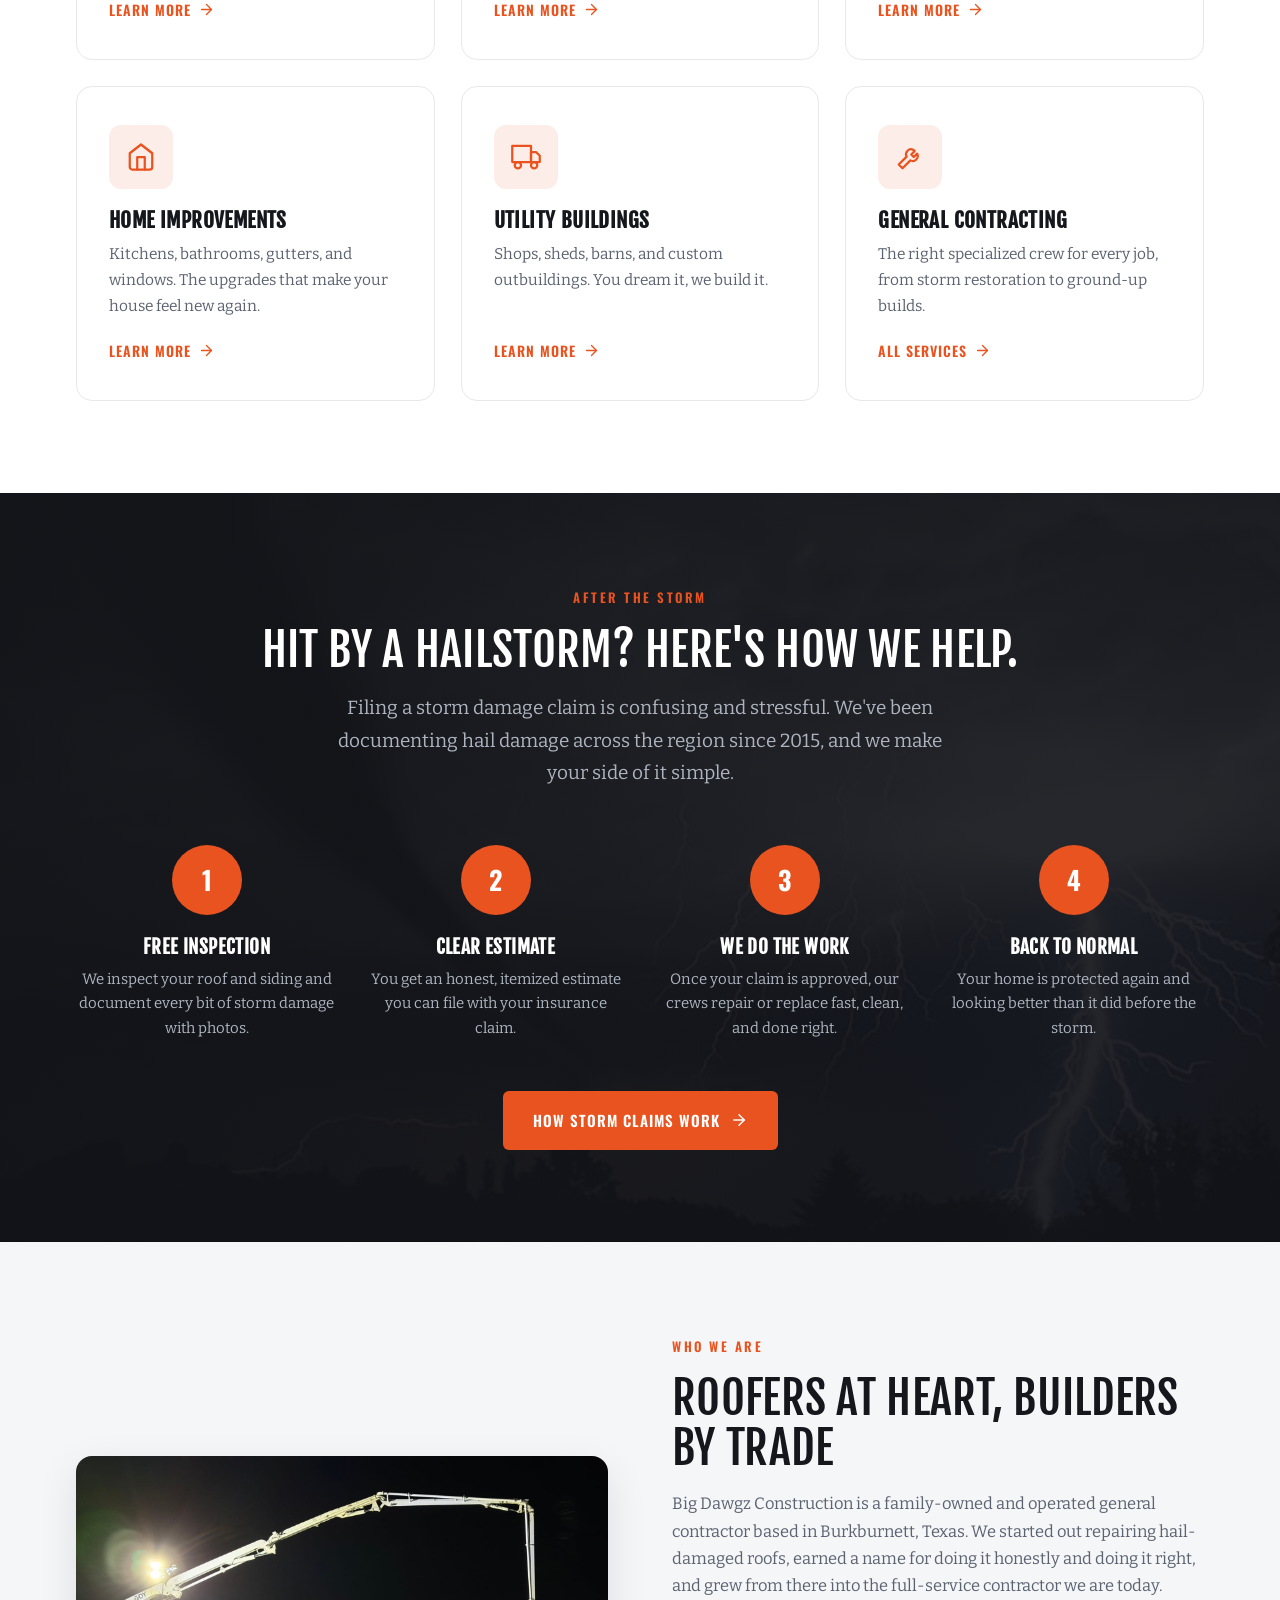
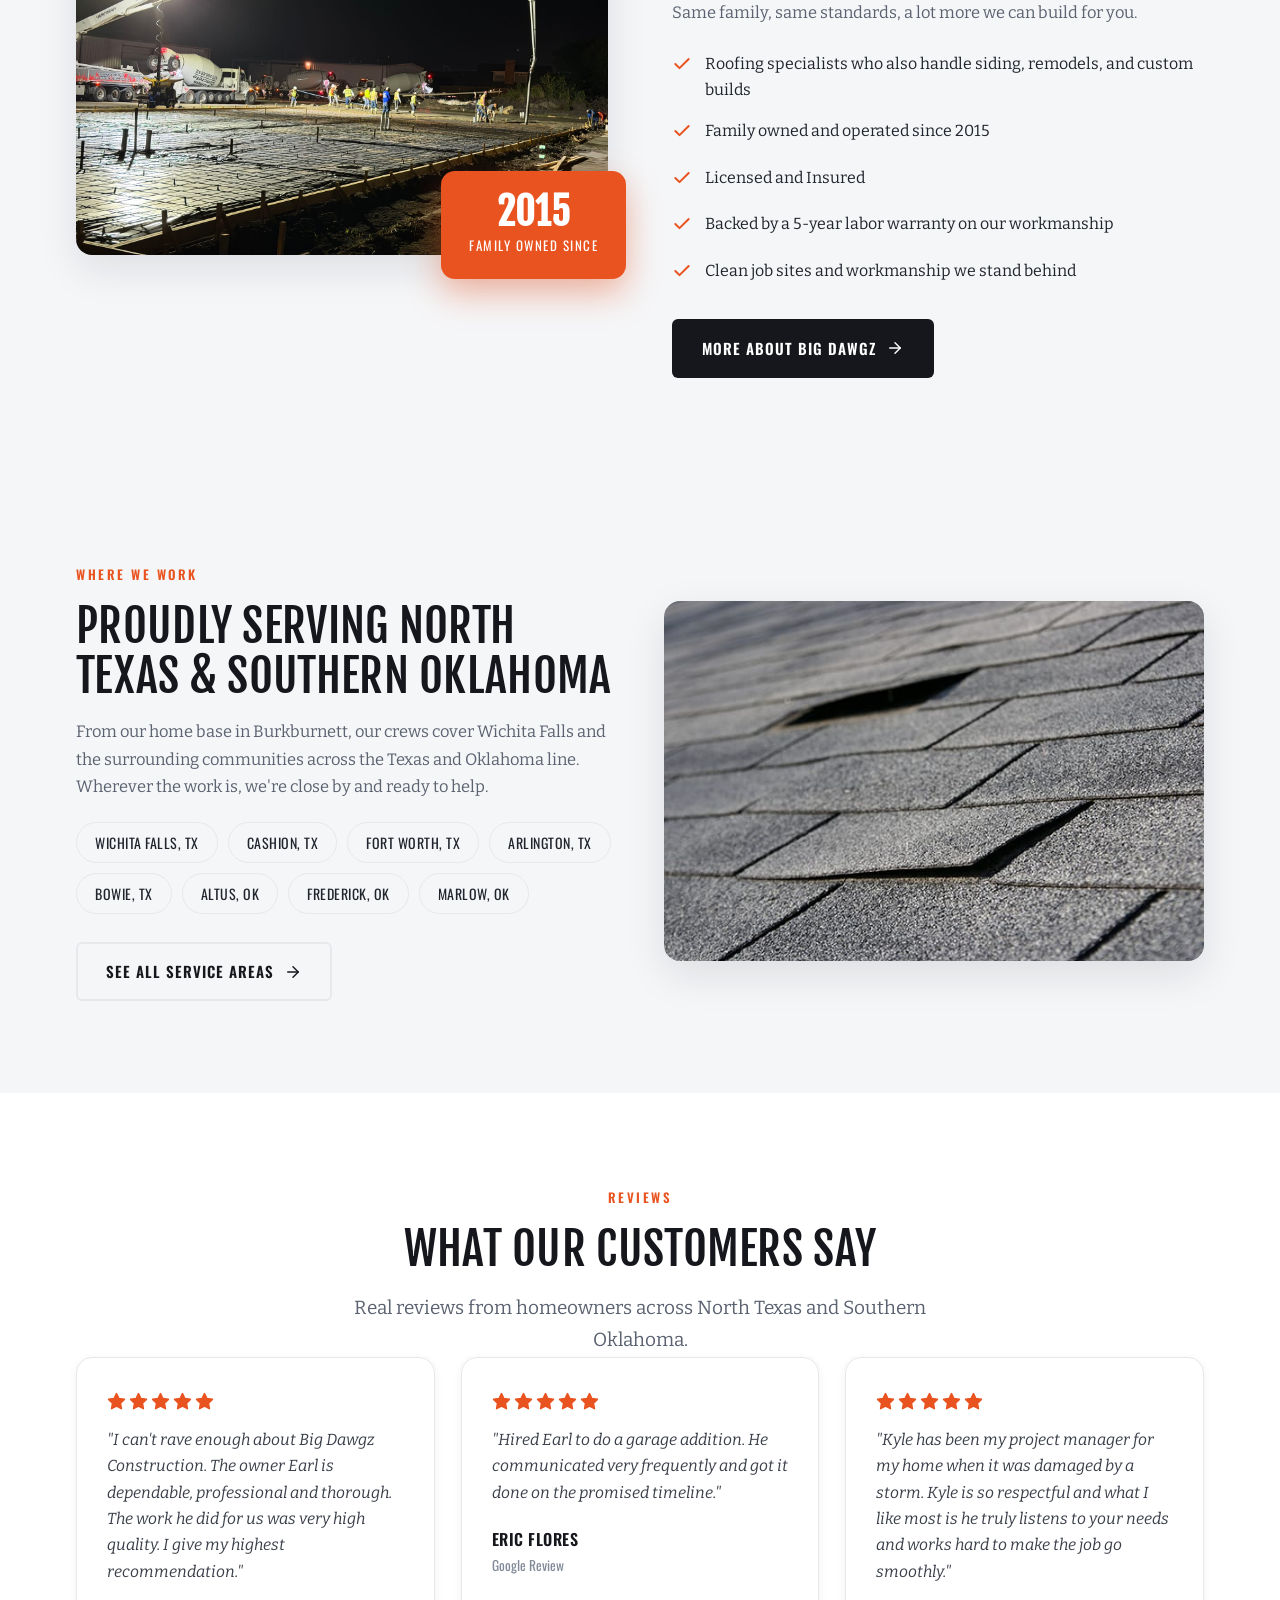
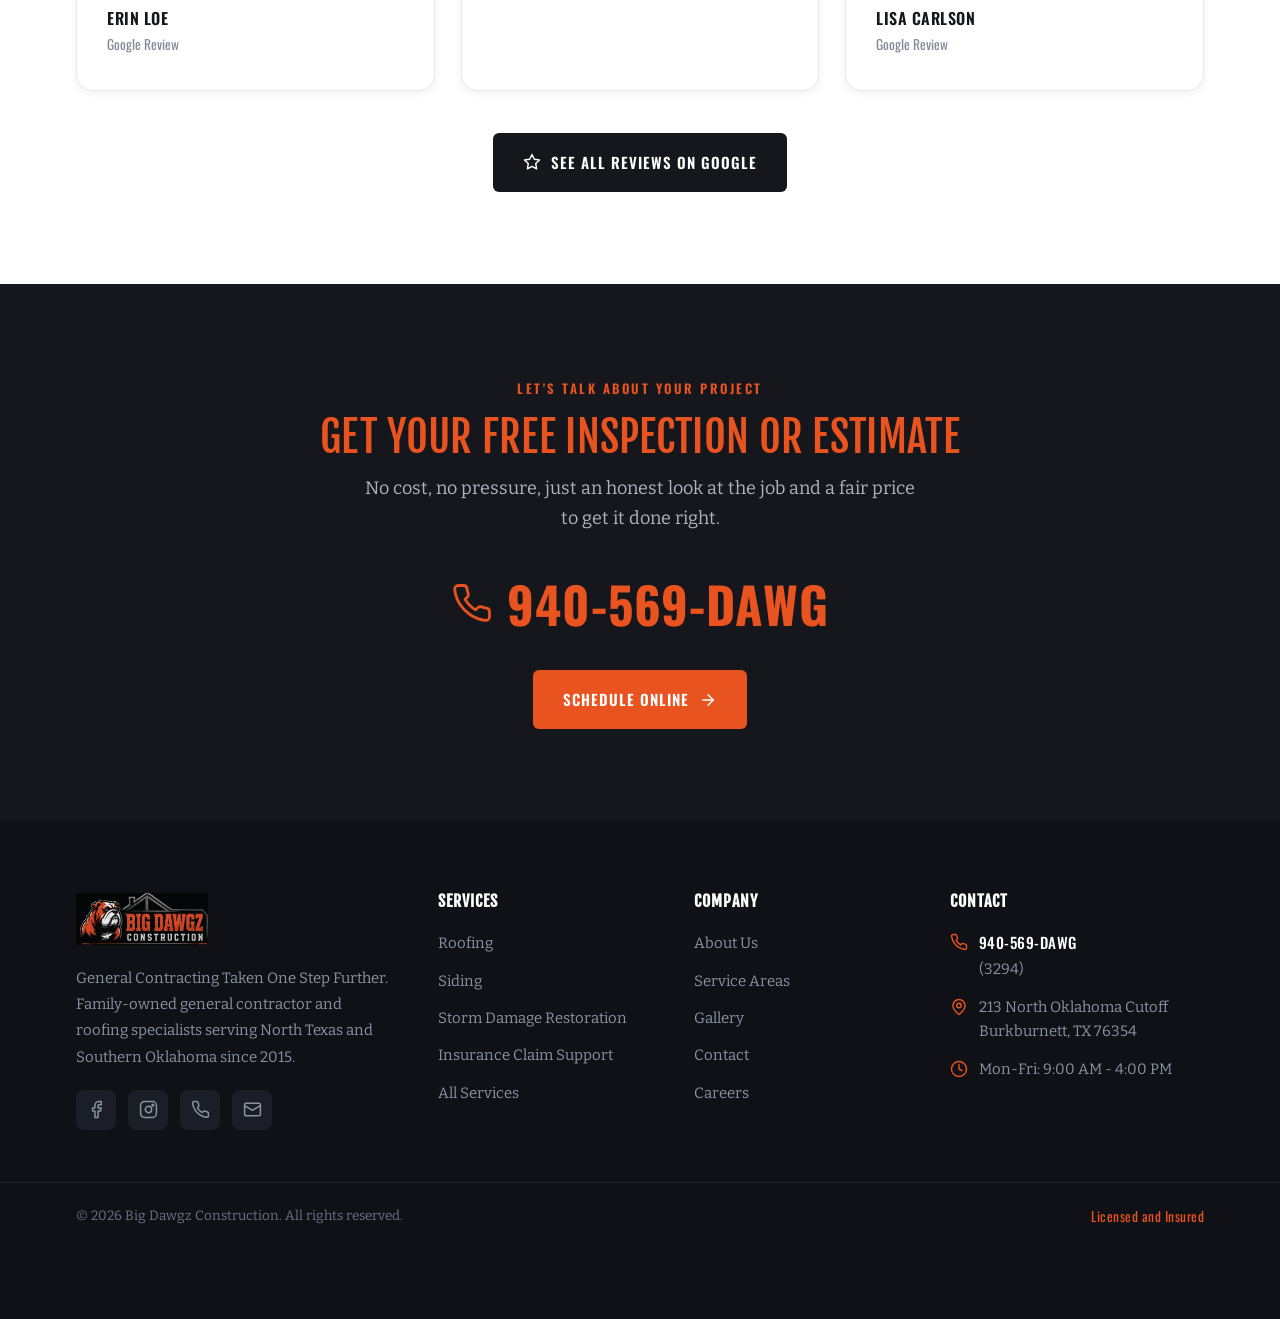
==== commit 8b8234cf: "Homepage hero: real finished roof; Service Areas hero: crew on roof Co-Authored-By: Claude Fable 5.1" ====
--- a/index.html
+++ b/index.html
@@ -95,7 +95,7 @@
 
 <!-- ===== HOME HERO ===== -->
 <section class="home-hero">
-  <div class="bg" style="background-image:url('assets/slide_B.jpg')"></div>
+  <div class="bg" style="background-image:url('assets/roof-gutter.jpg');background-position:center 45%"></div>
   <div class="wrap">
     <div class="inner">
       <span class="tag-pill"><svg class="ic"><use href="#i-tool"/></svg> Family-Owned General Contractor</span>
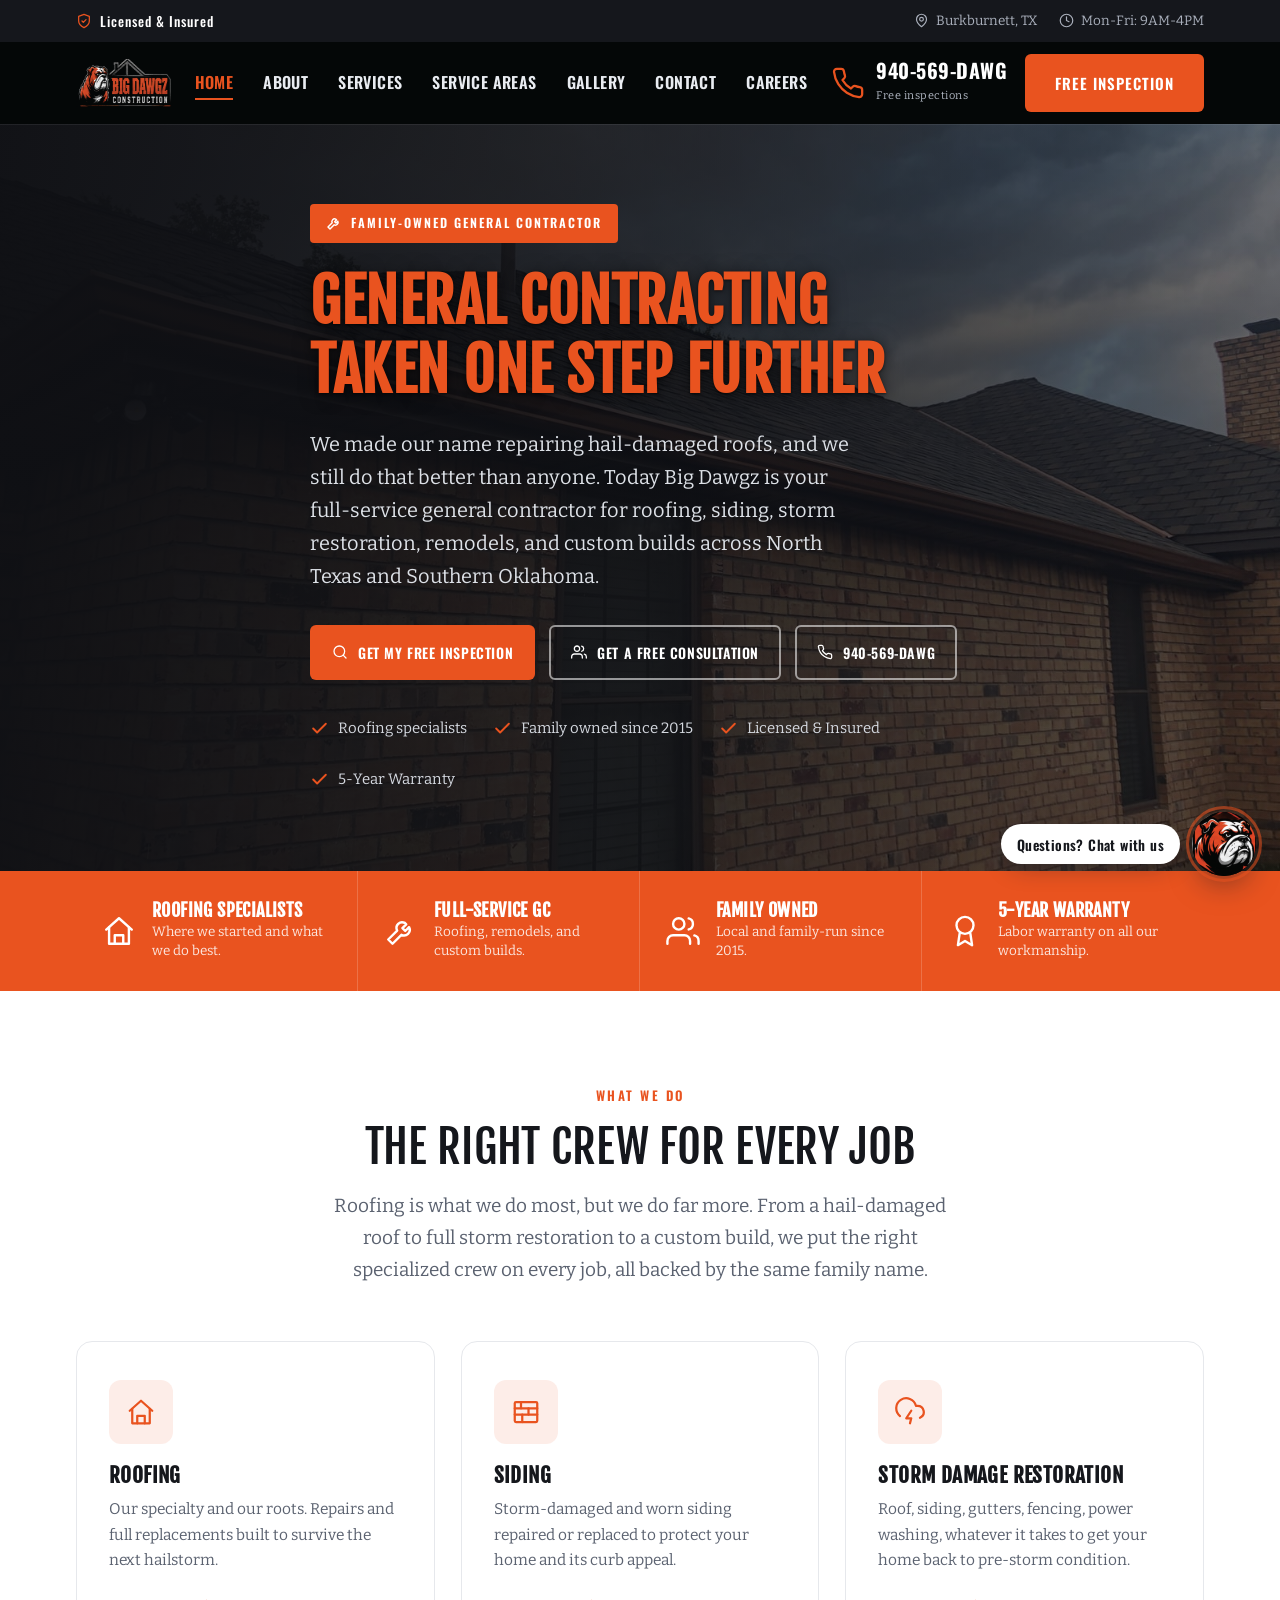
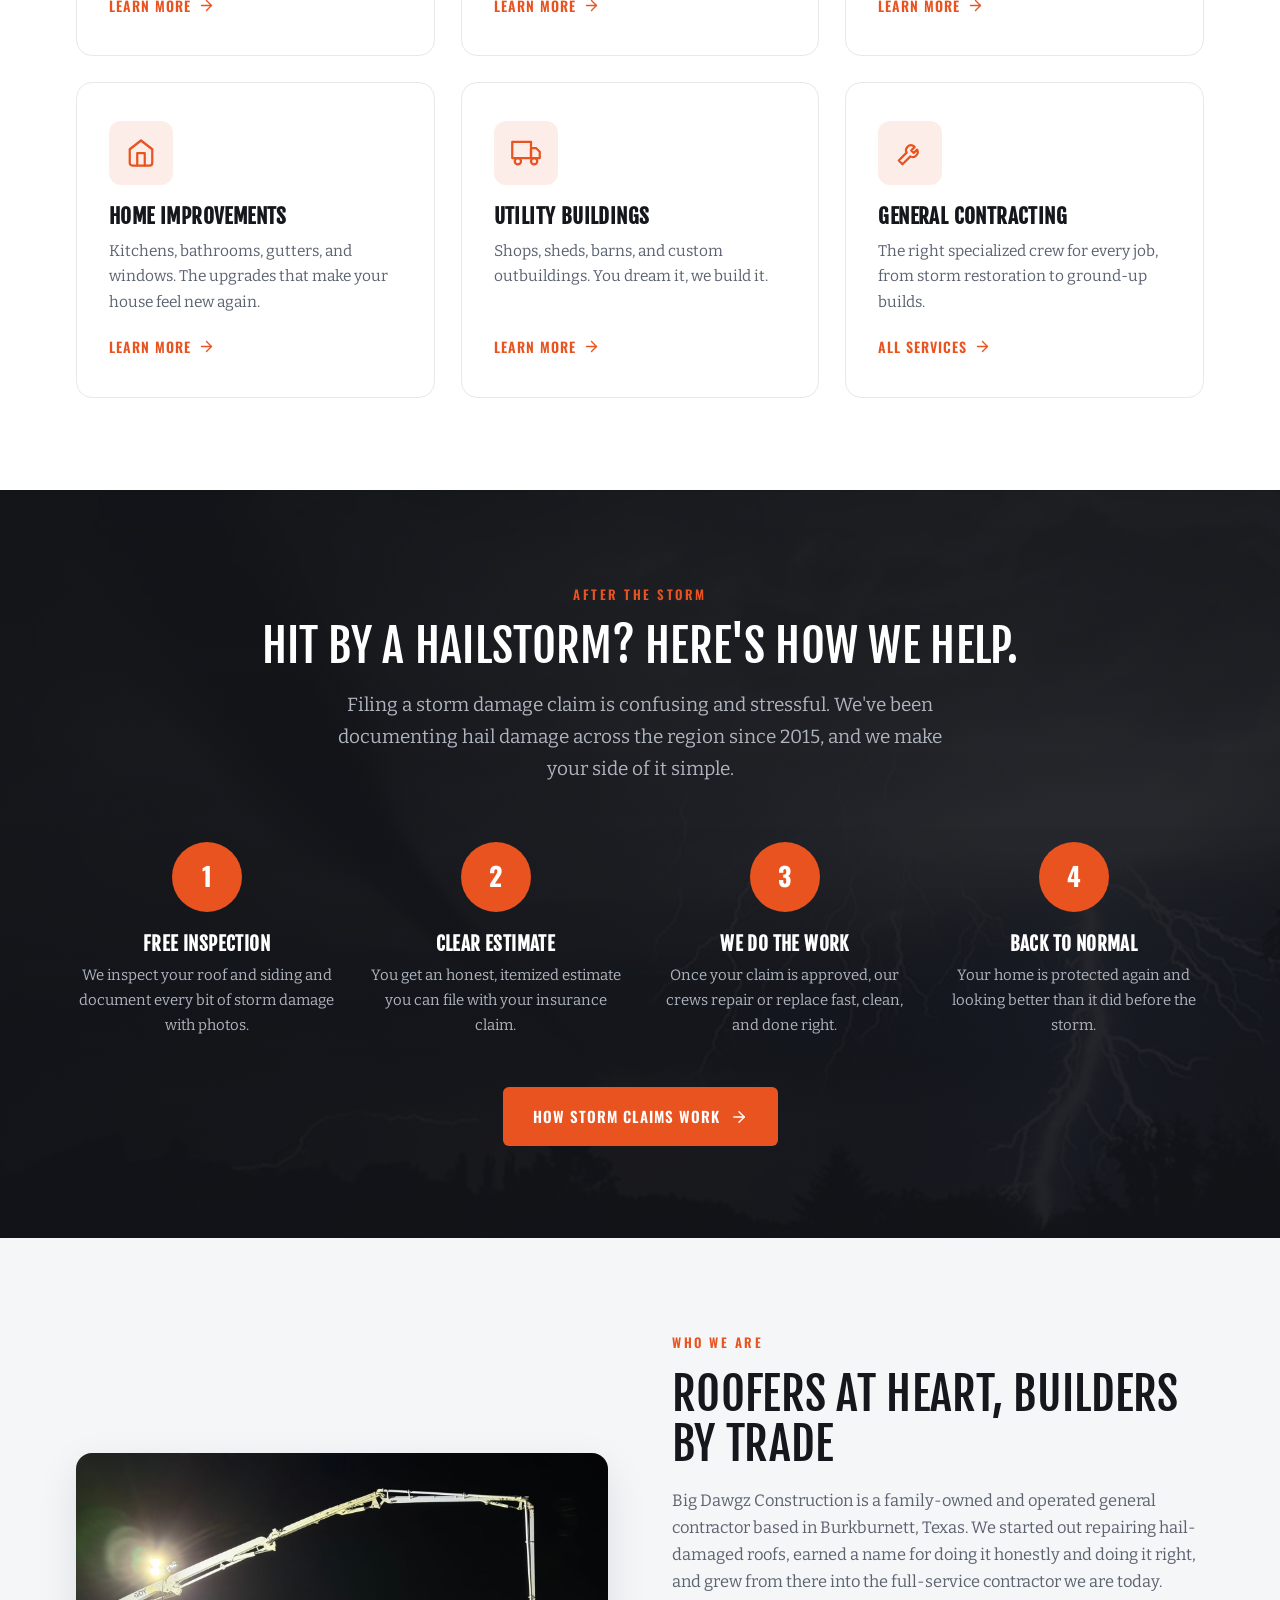
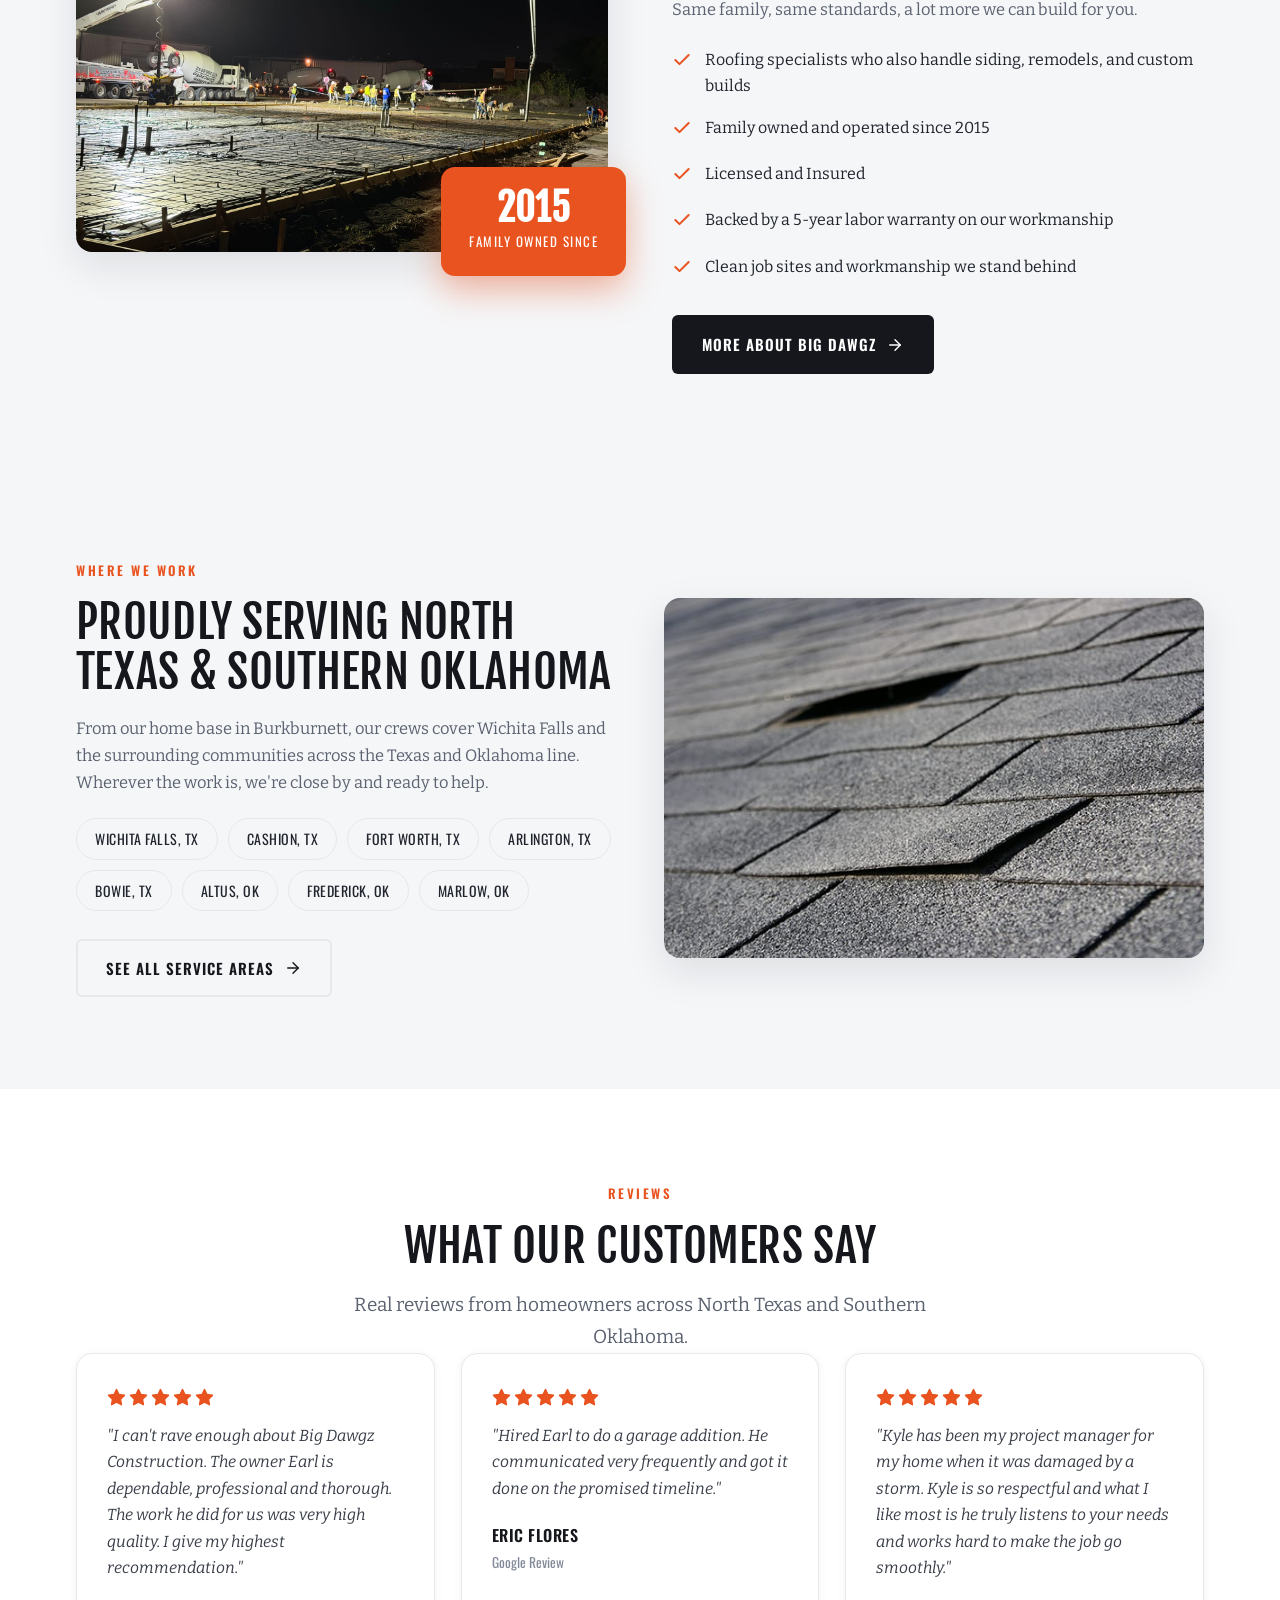
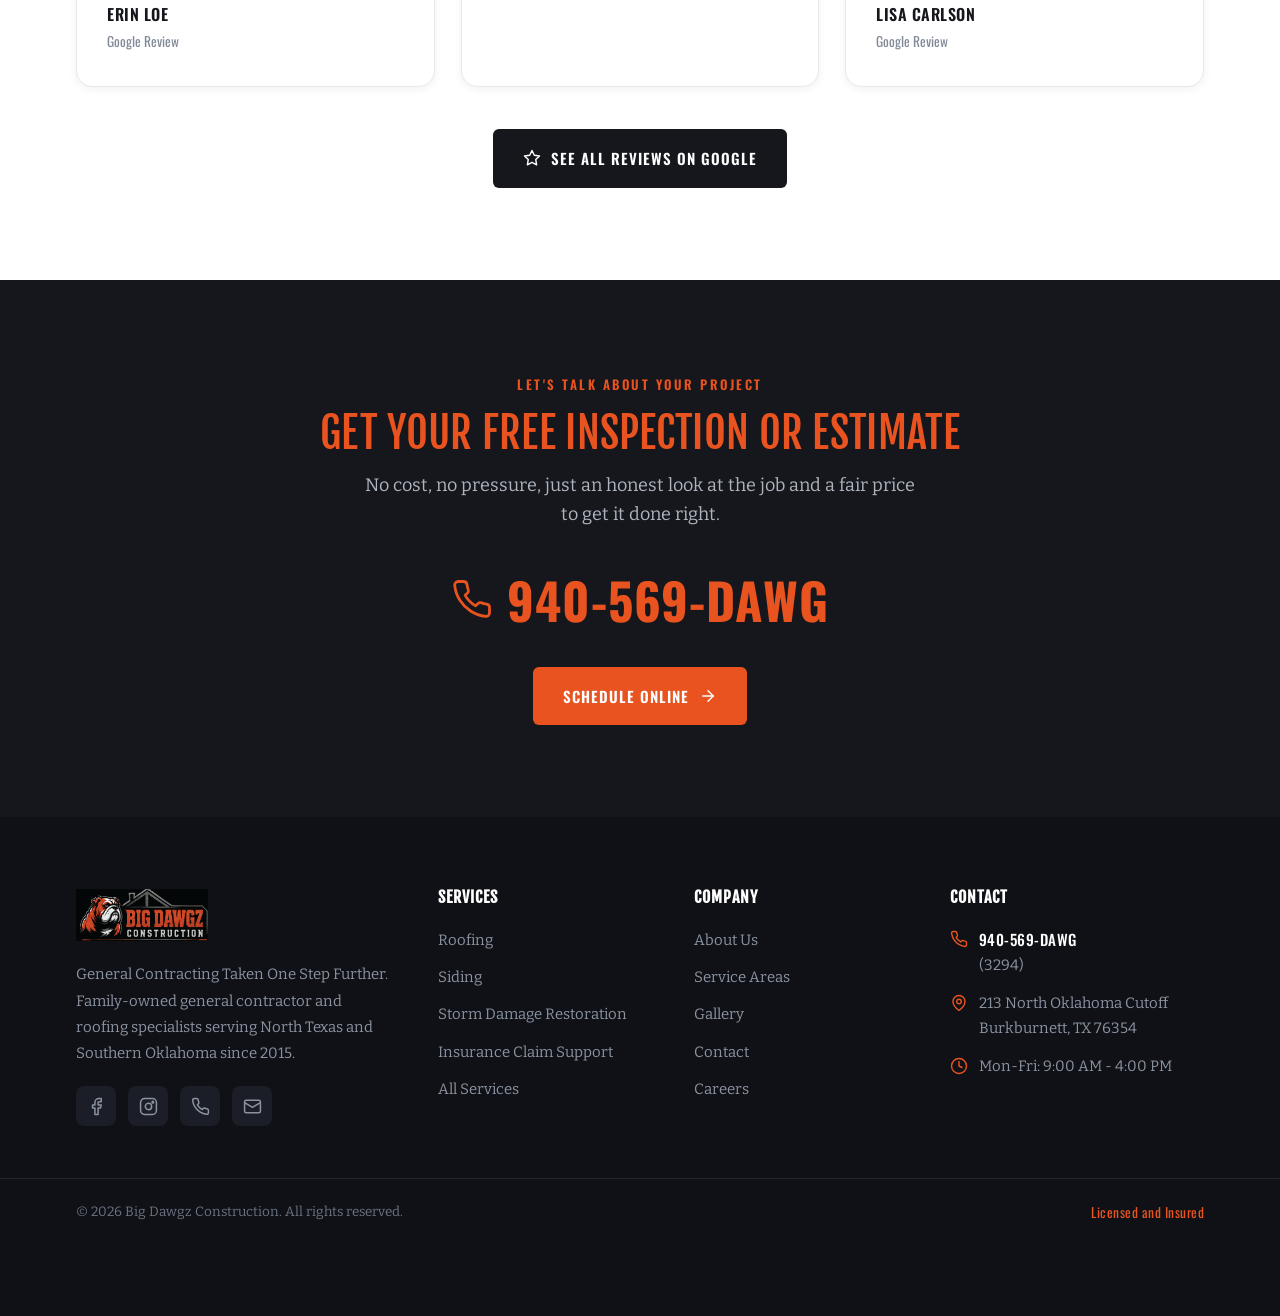
==== commit 321411f9: "Add "Get a Free Consultation" CTA across customer-facing pages Pairs a retail/remodel-friendly CTA w" ====
--- a/index.html
+++ b/index.html
@@ -103,6 +103,7 @@
       <p>We made our name repairing hail-damaged roofs, and we still do that better than anyone. Today Big Dawgz is your full-service general contractor for roofing, siding, storm restoration, remodels, and custom builds across North Texas and Southern Oklahoma.</p>
       <div class="hero-actions">
         <a href="contact.html" class="btn btn-primary"><svg class="ic"><use href="#i-search"/></svg> Get My Free Inspection</a>
+        <a href="contact.html" class="btn btn-outline"><svg class="ic"><use href="#i-users"/></svg> Get a Free Consultation</a>
         <a href="tel:9405693294" class="btn btn-outline"><svg class="ic"><use href="#i-phone"/></svg> 940-569-DAWG</a>
       </div>
       <div class="hero-assurance">
--- a/styles.css
+++ b/styles.css
@@ -403,3 +403,8 @@
 
 /* keep the bottom-bar text clear of the fixed chat widget */
 .foot-bottom{padding-bottom:92px}
+
+/* hero CTA row: three buttons (inspection / consultation / phone) must fit one line on desktop */
+.hero-actions .btn{padding:14px 20px;font-size:14px;letter-spacing:.6px}
+.hero-actions .btn svg{width:16px;height:16px}
+@media(max-width:900px){.hero-actions .btn{padding:15px 24px;font-size:15px;letter-spacing:1px}}
